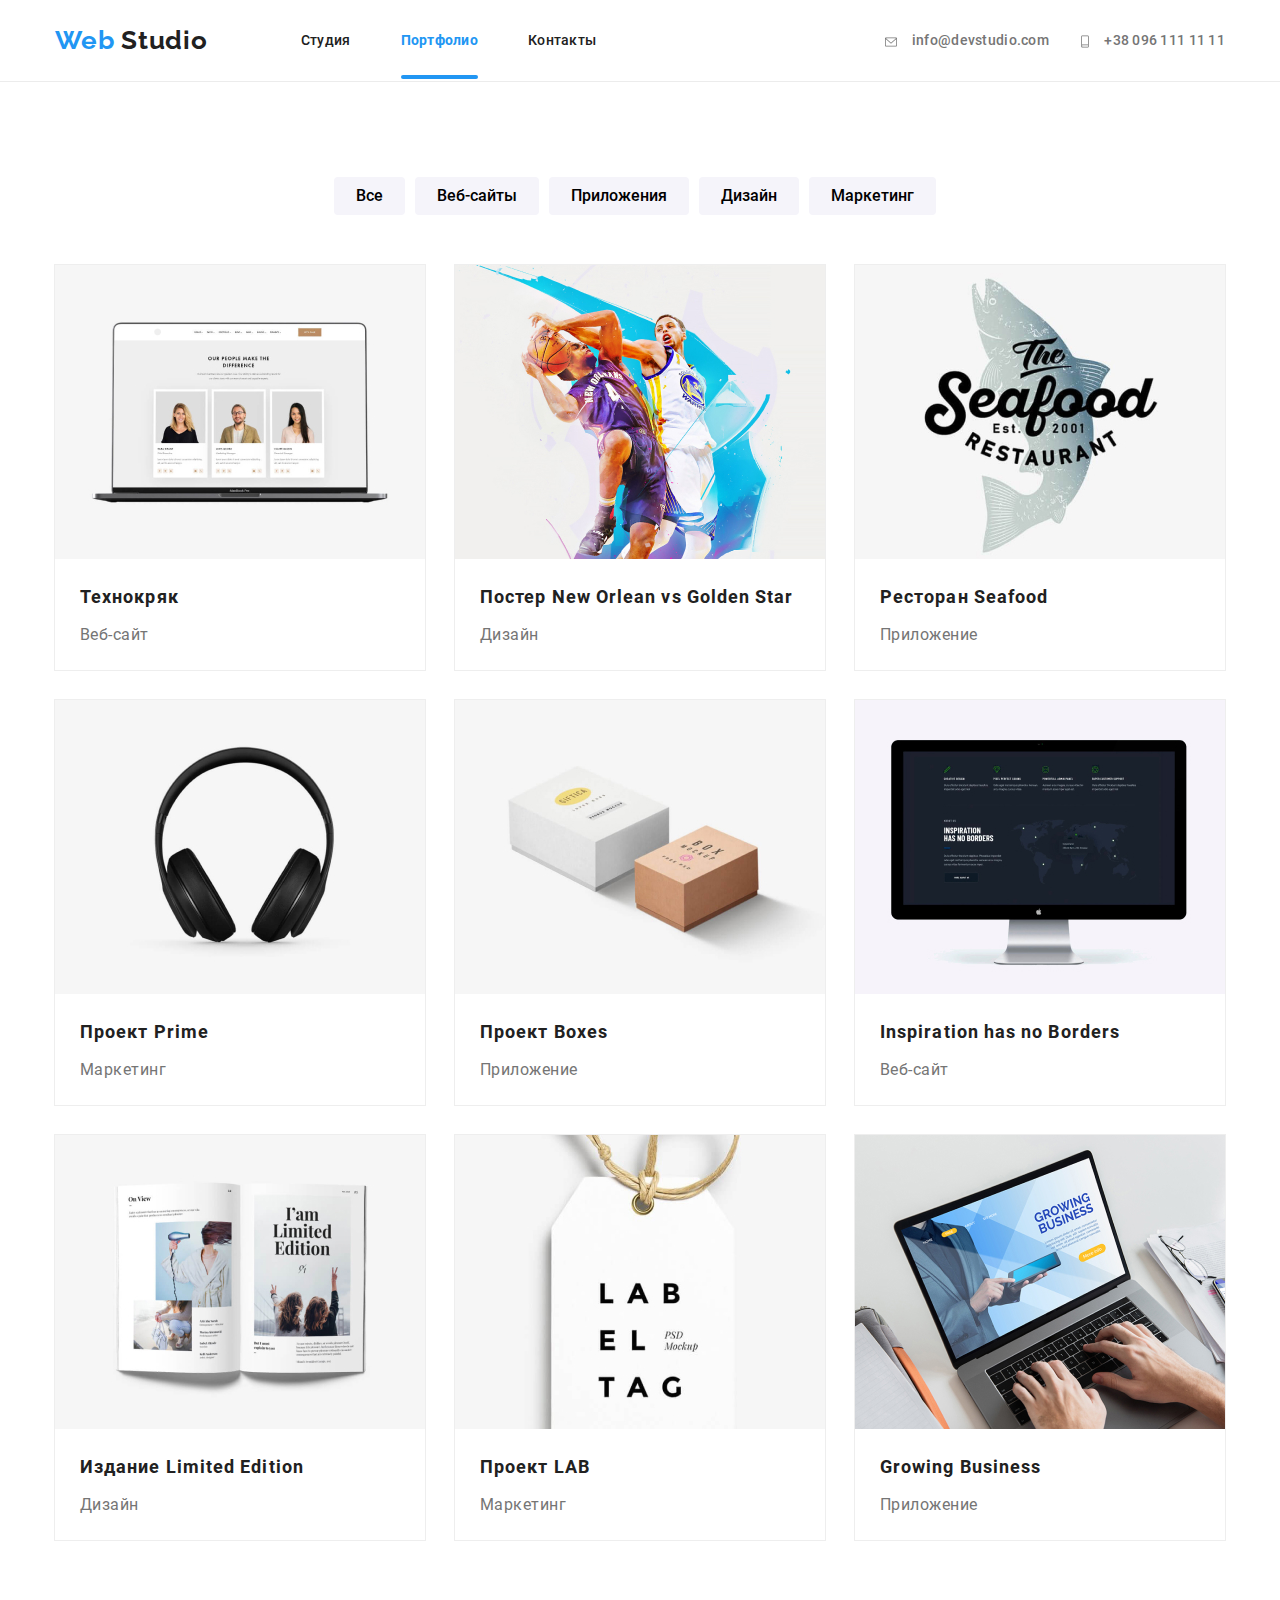
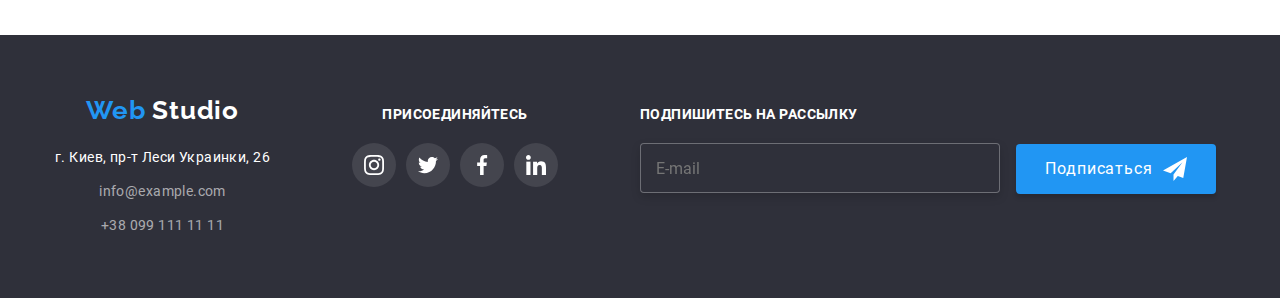
==== portfolio.html @ c044f0cd "добавляет адаптивную верстку" ====
<!DOCTYPE html>
<html lang="ru">
	<head>
		<meta charset="UTF-8" />
		<meta name="viewport" content="width=device-width, initial-scale=1.0" />
		<title>Document</title>
		<link rel="stylesheet" href="css/portfolio.min.css" />
	</head>
	<body>
		<header class="portfolio-header">
			<div class="container header">
				<nav class="navigation flexbox">
					<a href="./index.html" class="logo header-logo">
						<span class="web-logo">Web</span>
						Studio
					</a>
					<ul class="list nav-list flexbox">
						<li class="nav-item"><a href="./index.html" class="active nav-link">Студия</a></li>
						<li class="nav-item"><a href="./portfolio.html" class="active nav-link portfolio-actv">Портфолио</a></li>
						<li class="nav-item"><a href="#" class="active nav-link">Контакты</a></li>
					</ul>
				</nav>
				<ul class="list contacts-list">
					<li class="contacts-item">
						<a href="mailto:info@devstudio.com" class="active contacts-link">
							<svg class="adress-icon" width="16" height="12">
								<use href="images/sprite.svg#icon-envelope"></use>
							</svg>
							info@devstudio.com
						</a>
					</li>
					<li class="contacts-item">
						<a href="tel:+380961111111" class="active contacts-link">
							<svg class="adress-icon" width="12" height="17">
								<use href="images/sprite.svg#icon-smartphone"></use>
							</svg>
							+38 096 111 11 11
						</a>
					</li>
				</ul>
			</div>
		</header>
		<main>
			<section class="section">
				<div class="container">
					<ul class="list flexbox portfolio-nav">
						<li class="portfolio-nav-item"><button class="btn">Все</button></li>
						<li class="portfolio-nav-item"><button class="btn">Веб-сайты</button></li>
						<li class="portfolio-nav-item"><button class="btn">Приложения</button></li>
						<li class="portfolio-nav-item"><button class="btn">Дизайн</button></li>
						<li class="portfolio-nav-item"><button class="btn">Маркетинг</button></li>
					</ul>
					<h2 hidden>Примеры Работ</h2>

					<ul class="list flexbox examples">
						<li class="example-item">
							<a href="" class="example-link">
								<div class="overlay">
									<img src="images/portfolio/example_1.jpg" alt="Технокряк" width="370" class="block" />
									<p class="overlay-description">
										Технокряк это современная площадка распространения коронавируса. Компании используют эту платформу
										для цифрового шпионажа и атак на защищённые сервера конкурентов.
									</p>
								</div>
								<div class="examples-card-correct">
									<h3 class="example-title">Технокряк</h3>
									<p class="example-description">Веб-сайт</p>
								</div>
							</a>
						</li>
						<li class="example-item">
							<a href="" class="example-link">
								<div class="overlay">
									<img src="images/portfolio/example_2.jpg" alt="Технокряк" width="370" class="block" />
									<p class="overlay-description">
										Технокряк это современная площадка распространения коронавируса. Компании используют эту платформу
										для цифрового шпионажа и атак на защищённые сервера конкурентов.
									</p>
								</div>
								<div class="examples-card-correct">
									<h3 class="example-title">Постер New Orlean vs Golden Star</h3>
									<p class="example-description">Дизайн</p>
								</div>
							</a>
						</li>
						<li class="example-item">
							<a href="" class="example-link">
								<div class="overlay">
									<img src="images/portfolio/example_3.jpg" alt="Технокряк" width="370" class="block" />
									<p class="overlay-description">
										Технокряк это современная площадка распространения коронавируса. Компании используют эту платформу
										для цифрового шпионажа и атак на защищённые сервера конкурентов.
									</p>
								</div>
								<div class="examples-card-correct">
									<h3 class="example-title">Ресторан Seafood</h3>
									<p class="example-description">Приложение</p>
								</div>
							</a>
						</li>
						<li class="example-item">
							<a href="" class="example-link">
								<div class="overlay">
									<img src="images/portfolio/example_4.jpg" alt="Технокряк" width="370" class="block" />
									<p class="overlay-description">
										Технокряк это современная площадка распространения коронавируса. Компании используют эту платформу
										для цифрового шпионажа и атак на защищённые сервера конкурентов.
									</p>
								</div>
								<div class="examples-card-correct">
									<h3 class="example-title">Проект Prime</h3>
									<p class="example-description">Маркетинг</p>
								</div>
							</a>
						</li>
						<li class="example-item">
							<a href="" class="example-link">
								<div class="overlay">
									<img src="images/portfolio/example_5.jpg" alt="Технокряк" width="370" class="block" />
									<p class="overlay-description">
										Технокряк это современная площадка распространения коронавируса. Компании используют эту платформу
										для цифрового шпионажа и атак на защищённые сервера конкурентов.
									</p>
								</div>
								<div class="examples-card-correct">
									<h3 class="example-title">Проект Boxes</h3>
									<p class="example-description">Приложение</p>
								</div>
							</a>
						</li>
						<li class="example-item">
							<a href="" class="example-link">
								<div class="overlay">
									<img src="images/portfolio/example_6.jpg" alt="Технокряк" width="370" class="block" />
									<p class="overlay-description">
										Технокряк это современная площадка распространения коронавируса. Компании используют эту платформу
										для цифрового шпионажа и атак на защищённые сервера конкурентов.
									</p>
								</div>
								<div class="examples-card-correct">
									<h3 class="example-title">Inspiration has no Borders</h3>
									<p class="example-description">Веб-сайт</p>
								</div>
							</a>
						</li>
						<li class="example-item">
							<a href="" class="example-link">
								<div class="overlay">
									<img src="images/portfolio/example_7.jpg " alt="Технокряк" width="370" class="block" />
									<p class="overlay-description">
										Технокряк это современная площадка распространения коронавируса. Компании используют эту платформу
										для цифрового шпионажа и атак на защищённые сервера конкурентов.
									</p>
								</div>
								<div class="examples-card-correct">
									<h3 class="example-title">Издание Limited Edition</h3>
									<p class="example-description">Дизайн</p>
								</div>
							</a>
						</li>
						<li class="example-item">
							<a href="" class="example-link">
								<div class="overlay">
									<img src="images/portfolio/example_8.jpg" alt="Технокряк" width="370" class="block" />
									<p class="overlay-description">
										Технокряк это современная площадка распространения коронавируса. Компании используют эту платформу
										для цифрового шпионажа и атак на защищённые сервера конкурентов.
									</p>
								</div>
								<div class="examples-card-correct">
									<h3 class="example-title">Проект LAB</h3>
									<p class="example-description">Маркетинг</p>
								</div>
							</a>
						</li>
						<li class="example-item">
							<a href="" class="example-link">
								<div class="overlay">
									<img src="images/portfolio/example_9.jpg" alt="Технокряк" width="370" class="block" />
									<p class="overlay-description">
										Технокряк это современная площадка распространения коронавируса. Компании используют эту платформу
										для цифрового шпионажа и атак на защищённые сервера конкурентов.
									</p>
								</div>
								<div class="examples-card-correct">
									<h3 class="example-title">Growing Business</h3>
									<p class="example-description">Приложение</p>
								</div>
							</a>
						</li>
					</ul>
				</div>
			</section>
		</main>

		<footer class="footer-bg">
			<div class="container flexbox">
				<div class="footer-left-side">
					<a href="#" class="logo footer-logo">
						<span class="web-logo">Web</span>
						<span class="white-logo">Studio</span>
					</a>
					<address class="non-italic">
						<ul class="list footer-adress">
							<li class="footer-adress-item"><a href="" class="adrs">г. Киев, пр-т Леси Украинки, 26</a></li>
							<li class="footer-adress-item">
								<a href="mailto:info@example.com" class="contacts-footer">info@example.com</a>
							</li>
							<li class="footer-adress-item">
								<a href="tel:+380991111111" class="contacts-footer">+38 099 111 11 11</a>
							</li>
						</ul>
					</address>
				</div>
				<div class="social-link">
					<b class="join-in">присоединяйтесь</b>
					<ul class="list social-list flexbox">
						<li class="footer-social-item">
							<a href="#" aria-label="Instagram" class="social-icon-link-footer">
								<svg class="social-icon-footer" width="20" height="20">
									<use href="images/sprite.svg#icon-instagram"></use>
								</svg>
							</a>
						</li>
						<li class="footer-social-item">
							<a href="#" aria-label="Twitter" class="social-icon-link-footer">
								<svg class="social-icon-footer" width="20" height="20">
									<use href="images/sprite.svg#icon-twitter"></use>
								</svg>
							</a>
						</li>
						<li class="footer-social-item">
							<a href="#" aria-label="Facebook" class="social-icon-link-footer">
								<svg class="social-icon-footer" width="20" height="20">
									<use href="images/sprite.svg#icon-facebook"></use>
								</svg>
							</a>
						</li>
						<li class="footer-social-item">
							<a href="#" aria-label="Linkedin" class="social-icon-link-footer">
								<svg class="social-icon-footer" width="20" height="20">
									<use href="images/sprite.svg#icon-linkedin"></use>
								</svg>
							</a>
						</li>
					</ul>
				</div>
				<div class="subscribe-email">
					<b class="subscribe">Подпишитесь на рассылку</b>
					<form>
						<input type="email" placeholder="E-mail" class="form-mail" />
						<button class="subscribe-button">
							Подписаться
							<svg class="send-icon" width="24" height="24">
								<use href="images/sprite-form.svg#icon-send-form"></use>
							</svg>
						</button>
					</form>
				</div>
			</div>
		</footer>
	</body>
</html>
---- css/portfolio.min.css ----
/*! normalize.css v8.0.1 | MIT License | github.com/necolas/normalize.css */html{line-height:1.15;-webkit-text-size-adjust:100%}body{margin:0}main{display:block}h1{font-size:2em;margin:0.67em 0}hr{-webkit-box-sizing:content-box;box-sizing:content-box;height:0;overflow:visible}pre{font-family:monospace, monospace;font-size:1em}a{background-color:transparent}abbr[title]{border-bottom:none;text-decoration:underline;-webkit-text-decoration:underline dotted;text-decoration:underline dotted}b,strong{font-weight:bolder}code,kbd,samp{font-family:monospace, monospace;font-size:1em}small{font-size:80%}sub,sup{font-size:75%;line-height:0;position:relative;vertical-align:baseline}sub{bottom:-0.25em}sup{top:-0.5em}img{border-style:none}button,input,optgroup,select,textarea{font-family:inherit;font-size:100%;line-height:1.15;margin:0}button,input{overflow:visible}button,select{text-transform:none}button,[type="button"],[type="reset"],[type="submit"]{-webkit-appearance:button}button::-moz-focus-inner,[type="button"]::-moz-focus-inner,[type="reset"]::-moz-focus-inner,[type="submit"]::-moz-focus-inner{border-style:none;padding:0}button:-moz-focusring,[type="button"]:-moz-focusring,[type="reset"]:-moz-focusring,[type="submit"]:-moz-focusring{outline:1px dotted ButtonText}fieldset{padding:0.35em 0.75em 0.625em}legend{-webkit-box-sizing:border-box;box-sizing:border-box;color:inherit;display:table;max-width:100%;padding:0;white-space:normal}progress{vertical-align:baseline}textarea{overflow:auto}[type="checkbox"],[type="radio"]{-webkit-box-sizing:border-box;box-sizing:border-box;padding:0}[type="number"]::-webkit-inner-spin-button,[type="number"]::-webkit-outer-spin-button{height:auto}[type="search"]{-webkit-appearance:textfield;outline-offset:-2px}[type="search"]::-webkit-search-decoration{-webkit-appearance:none}::-webkit-file-upload-button{-webkit-appearance:button;font:inherit}details{display:block}summary{display:list-item}template{display:none}[hidden]{display:none}*{-webkit-box-sizing:border-box;box-sizing:border-box}body{font-family:"Roboto",sans-serif}a{text-decoration:none}.container{width:100%;padding-left:15px;padding-right:15px;margin-left:auto;margin-right:auto}@media (min-width: 480px){.container{width:480px}}@media (min-width: 768px){.container{width:768px}}@media (min-width: 1200px){.container{width:1200px}}.section{padding-top:60px;padding-bottom:60px}@media (min-width: 1200px){.section{padding-top:95px;padding-bottom:95px}}@media (min-width: 768px){.flexbox{display:-webkit-box;display:-ms-flexbox;display:flex}}@media (min-width: 1200px){.flexbox{display:-webkit-box;display:-ms-flexbox;display:flex}}.list{list-style:none;margin:0;padding:0}.block{display:block}.title-section{font-weight:bold;font-size:28px;line-height:1.178;text-align:center;letter-spacing:0.03em;color:#212121;margin:0;margin-bottom:30px}@media (min-width: 1200px){.title-section{margin-bottom:50px;font-size:36px;line-height:1.1666}}@font-face{font-family:"Roboto";font-style:normal;font-weight:400;src:url("../fonts/roboto-v20-latin_cyrillic-regular.eot");src:local("Roboto"),local("Roboto-Regular"),url("../fonts/roboto-v20-latin_cyrillic-regular.eot?#iefix") format("embedded-opentype"),url("../fonts/roboto-v20-latin_cyrillic-regular.woff2") format("woff2"),url("../fonts/roboto-v20-latin_cyrillic-regular.woff") format("woff"),url("../fonts/roboto-v20-latin_cyrillic-regular.ttf") format("truetype"),url("../fonts/roboto-v20-latin_cyrillic-regular.svg#Roboto") format("svg")}@font-face{font-family:"Roboto";font-style:normal;font-weight:500;src:url("../fonts/roboto-v20-latin_cyrillic-500.eot");src:local("Roboto Medium"),local("Roboto-Medium"),url("../fonts/roboto-v20-latin_cyrillic-500.eot?#iefix") format("embedded-opentype"),url("../fonts/roboto-v20-latin_cyrillic-500.woff2") format("woff2"),url("../fonts/roboto-v20-latin_cyrillic-500.woff") format("woff"),url("../fonts/roboto-v20-latin_cyrillic-500.ttf") format("truetype"),url("../fonts/roboto-v20-latin_cyrillic-500.svg#Roboto") format("svg")}@font-face{font-family:"Roboto";font-style:normal;font-weight:700;src:url("../fonts/roboto-v20-latin_cyrillic-700.eot");src:local("Roboto Bold"),local("Roboto-Bold"),url("../fonts/roboto-v20-latin_cyrillic-700.eot?#iefix") format("embedded-opentype"),url("../fonts/roboto-v20-latin_cyrillic-700.woff2") format("woff2"),url("../fonts/roboto-v20-latin_cyrillic-700.woff") format("woff"),url("../fonts/roboto-v20-latin_cyrillic-700.ttf") format("truetype"),url("../fonts/roboto-v20-latin_cyrillic-700.svg#Roboto") format("svg")}@font-face{font-family:"Raleway";font-style:normal;font-weight:400;src:url("../fonts/raleway-v17-latin_cyrillic-regular.eot");src:local(""),url("../fonts/raleway-v17-latin_cyrillic-regular.eot?#iefix") format("embedded-opentype"),url("../fonts/raleway-v17-latin_cyrillic-regular.woff2") format("woff2"),url("../fonts/raleway-v17-latin_cyrillic-regular.woff") format("woff"),url("../fonts/raleway-v17-latin_cyrillic-regular.ttf") format("truetype"),url("../fonts/raleway-v17-latin_cyrillic-regular.svg#Raleway") format("svg")}@font-face{font-family:"Raleway";font-style:normal;font-weight:500;src:url("../fonts/raleway-v17-latin_cyrillic-500.eot");src:local(""),url("../fonts/raleway-v17-latin_cyrillic-500.eot?#iefix") format("embedded-opentype"),url("../fonts/raleway-v17-latin_cyrillic-500.woff2") format("woff2"),url("../fonts/raleway-v17-latin_cyrillic-500.woff") format("woff"),url("../fonts/raleway-v17-latin_cyrillic-500.ttf") format("truetype"),url("../fonts/raleway-v17-latin_cyrillic-500.svg#Raleway") format("svg")}@font-face{font-family:"Raleway";font-style:normal;font-weight:700;src:url("../fonts/raleway-v17-latin_cyrillic-700.eot");src:local(""),url("../fonts/raleway-v17-latin_cyrillic-700.eot?#iefix") format("embedded-opentype"),url("../fonts/raleway-v17-latin_cyrillic-700.woff2") format("woff2"),url("../fonts/raleway-v17-latin_cyrillic-700.woff") format("woff"),url("../fonts/raleway-v17-latin_cyrillic-700.ttf") format("truetype"),url("../fonts/raleway-v17-latin_cyrillic-700.svg#Raleway") format("svg")}.logo{font-family:"Raleway",sans-serif;font-weight:bold;font-size:24px;line-height:1.166;letter-spacing:0.03em;color:#212121}@media (min-width: 1200px){.logo{font-size:26px;line-height:1.192}}.header-logo{margin:25px 93px 25px 0}@media (min-width: 1200px){.header-logo{margin:25px 93px 25px 0}}.web-logo{color:#2196f3}.nav-link{font-weight:500;font-size:14px;line-height:1.142;letter-spacing:0.02em;color:#212121;-webkit-transition-duration:250ms;transition-duration:250ms;-webkit-transition-timing-function:cubic-bezier(0.4, 0, 0.2, 1);transition-timing-function:cubic-bezier(0.4, 0, 0.2, 1)}.active:hover,.active:focus{color:#2196f3}.header{display:-webkit-box;display:-ms-flexbox;display:flex}.navigation{-webkit-box-align:center;-ms-flex-align:center;align-items:center}.nav-item:not(:last-child){margin-right:50px}.contacts-list{display:-webkit-inline-box;display:-ms-inline-flexbox;display:inline-flex;-webkit-box-align:center;-ms-flex-align:center;align-items:center;-webkit-box-pack:center;-ms-flex-pack:center;justify-content:center;margin-left:auto}.contacts-item:not(:last-child){margin-right:30px}.contacts-link{font-weight:500;font-size:14px;line-height:1.142;letter-spacing:0.02em;color:#757575;-webkit-transition-duration:250ms;transition-duration:250ms;-webkit-transition-timing-function:cubic-bezier(0.4, 0, 0.2, 1);transition-timing-function:cubic-bezier(0.4, 0, 0.2, 1)}.contacts-link:hover .adress-icon,.contacts-link:focus .adress-icon{fill:#2196f3}.adress-icon{vertical-align:middle;margin-right:10px;fill:#757575;-webkit-transition-duration:250ms;transition-duration:250ms;-webkit-transition-timing-function:cubic-bezier(0.4, 0, 0.2, 1);transition-timing-function:cubic-bezier(0.4, 0, 0.2, 1)}.studio-actv{color:#2196f3;font-weight:bold;position:relative}.studio-actv:before{content:" ";position:absolute;width:100%;height:4px;background-color:#2196f3;border-radius:2px;bottom:-31px}.portfolio-actv{color:#2196f3;font-weight:bold;position:relative}.portfolio-actv:before{content:" ";position:absolute;width:100%;height:4px;background-color:#2196f3;border-radius:2px;bottom:-31px}.portfolio-header{border-bottom:1px solid #ececec}.portfolio-nav{margin-bottom:50px;-webkit-box-pack:center;-ms-flex-pack:center;justify-content:center}.portfolio-nav:not(:last-child){margin-right:10px}.btn{font-family:"Roboto";border:none;background-color:transparent;background:#f5f4fa;border-radius:4px;font-weight:500;font-size:16px;line-height:1.625;padding:6px 22px;-webkit-transition-duration:250ms;transition-duration:250ms;-webkit-transition-timing-function:cubic-bezier(0.4, 0, 0.2, 1);transition-timing-function:cubic-bezier(0.4, 0, 0.2, 1);cursor:pointer}.btn:hover,.btn:focus{background-color:#2196f3;color:#fff;-webkit-box-shadow:0px 1px 3px rgba(0,0,0,0.12),0px 1px 1px rgba(0,0,0,0.14),0px 2px 1px rgba(0,0,0,0.2);box-shadow:0px 1px 3px rgba(0,0,0,0.12),0px 1px 1px rgba(0,0,0,0.14),0px 2px 1px rgba(0,0,0,0.2)}.portfolio-nav-item:not(:last-child){margin-right:10px}.examples{-ms-flex-wrap:wrap;flex-wrap:wrap}.example-item{width:calc((100% - 60px) / 3);margin-right:30px;outline:1px solid #eeeeee;display:block;-webkit-transition-duration:250ms;transition-duration:250ms;-webkit-transition-timing-function:cubic-bezier(0.4, 0, 0.2, 1);transition-timing-function:cubic-bezier(0.4, 0, 0.2, 1)}.example-item:hover{-webkit-box-shadow:0px 1px 1px rgba(0,0,0,0.12),0px 4px 4px rgba(0,0,0,0.06),1px 4px 6px rgba(0,0,0,0.16);box-shadow:0px 1px 1px rgba(0,0,0,0.12),0px 4px 4px rgba(0,0,0,0.06),1px 4px 6px rgba(0,0,0,0.16)}.example-item:nth-child(-n+6){margin-bottom:30px}.example-item:nth-child(3n){margin-right:0}.overlay{position:relative;overflow:hidden}.overlay-description{position:absolute;top:0;left:0;font-size:18px;line-height:1.5555;letter-spacing:0.03em;color:#fff;background-color:rgba(33,150,243,0.9);width:100%;height:100%;padding:63px 25px;pointer-events:none;-webkit-transform:translateY(100%);transform:translateY(100%);-webkit-transition-duration:250ms;transition-duration:250ms;-webkit-transition-timing-function:cubic-bezier(0.4, 0, 0.2, 1);transition-timing-function:cubic-bezier(0.4, 0, 0.2, 1)}.example-link:hover .overlay-description,.example-link:focus .overlay-description{-webkit-transform:translateY(-6%);transform:translateY(-6%)}.example-title{font-weight:bold;font-size:18px;line-height:2;letter-spacing:0.06em;color:#212121;margin:0 0 5px 0}.example-description{font-size:16px;line-height:1.875;letter-spacing:0.03em;color:#757575;margin:0}.examples-card-correct{padding:20px 0 20px 25px}.footer-bg{background:#2f303a;padding:60px 0}@media (min-width: 768px){.footer-bg .flexbox{display:-webkit-box;display:-ms-flexbox;display:flex;-ms-flex-wrap:wrap;flex-wrap:wrap;-ms-flex-pack:distribute;justify-content:space-around;-webkit-box-align:baseline;-ms-flex-align:baseline;align-items:baseline}}@media (min-width: 1200px){.footer-bg .flexbox{-webkit-box-pack:justify;-ms-flex-pack:justify;justify-content:space-between}}.footer-left-side{text-align:center}@media screen and (max-width: 767px){.footer-left-side{width:100%}}.white-logo{color:#fff}.non-italic{font-style:normal}.footer-adress{margin-top:20px}.footer-adress-item:not(:last-child){margin-bottom:10px}.adrs{color:#fff;font-size:14px;line-height:1.714;letter-spacing:0.03em}.contacts-footer{font-size:14px;line-height:1.714;letter-spacing:0.03em;color:rgba(255,255,255,0.6)}.social-link{text-align:center}@media screen and (max-width: 767px){.social-link{margin-top:60px}}.social-list{width:100%;margin-top:20px;display:-webkit-box;display:-ms-flexbox;display:flex;-webkit-box-pack:center;-ms-flex-pack:center;justify-content:center;text-align:center}.social-list-item:not(:last-child){margin-right:10px}.join-in{font-weight:bold;font-size:14px;line-height:1.142;letter-spacing:0.03em;text-transform:uppercase;color:#fff}.ftr-social{color:#fff}.footer-social-item:not(:last-child){margin-right:10px}.subscribe-email{text-align:center}@media (min-width: 768px){.subscribe-email{width:450px}}@media screen and (max-width: 1199px){.subscribe-email{margin-top:60px}}@media (min-width: 1200px){.subscribe-email{width:50%;text-align:left}}.subscribe{color:#fff;font-size:14px;line-height:1.142;letter-spacing:0.03em;text-transform:uppercase;margin-bottom:20px}.social-icon-link-footer{display:-webkit-inline-box;display:-ms-inline-flexbox;display:inline-flex;width:44px;height:44px;-webkit-box-pack:center;-ms-flex-pack:center;justify-content:center;-webkit-box-align:center;-ms-flex-align:center;align-items:center;background-color:rgba(255,255,255,0.1);border-radius:50%;-webkit-transition-duration:250ms;transition-duration:250ms;-webkit-transition-timing-function:cubic-bezier(0.4, 0, 0.2, 1);transition-timing-function:cubic-bezier(0.4, 0, 0.2, 1)}.social-icon-link-footer:hover,.social-icon-link-footer:focus{background-color:#2196f3;border-radius:50%}.social-icon-footer{fill:#fff;-webkit-box-pack:center;-ms-flex-pack:center;justify-content:center}.social-icon-link-footer:not(:last-child){margin-right:10px}.form-mail{width:100%;height:50px;background-color:#2f303a;border:1px solid rgba(255,255,255,0.3);-webkit-filter:drop-shadow(0px 4px 4px rgba(0,0,0,0.15));filter:drop-shadow(0px 4px 4px rgba(0,0,0,0.15));margin:20px 12px 0 0;border-radius:4px;padding:15px 0 15px 15px;color:#fff}@media (min-width: 768px){.form-mail{width:100%}}@media (min-width: 1200px){.form-mail{width:360px}}.subscribe-button{border:none;background-color:transparent;background:#2196f3;border-radius:4px;-webkit-box-shadow:0px 4px 4px rgba(0,0,0,0.15);box-shadow:0px 4px 4px rgba(0,0,0,0.15);width:200px;height:50px;font-size:16px;line-height:1.875;display:-webkit-inline-box;display:-ms-inline-flexbox;display:inline-flex;-webkit-box-align:center;-ms-flex-align:center;align-items:center;-webkit-box-pack:center;-ms-flex-pack:center;justify-content:center;letter-spacing:0.06em;color:#fff;cursor:pointer;margin-top:20px}.subscribe-button .send-icon{margin-left:10px}.send-icon{fill:#fff}
/*# sourceMappingURL=portfolio.min.css.map */
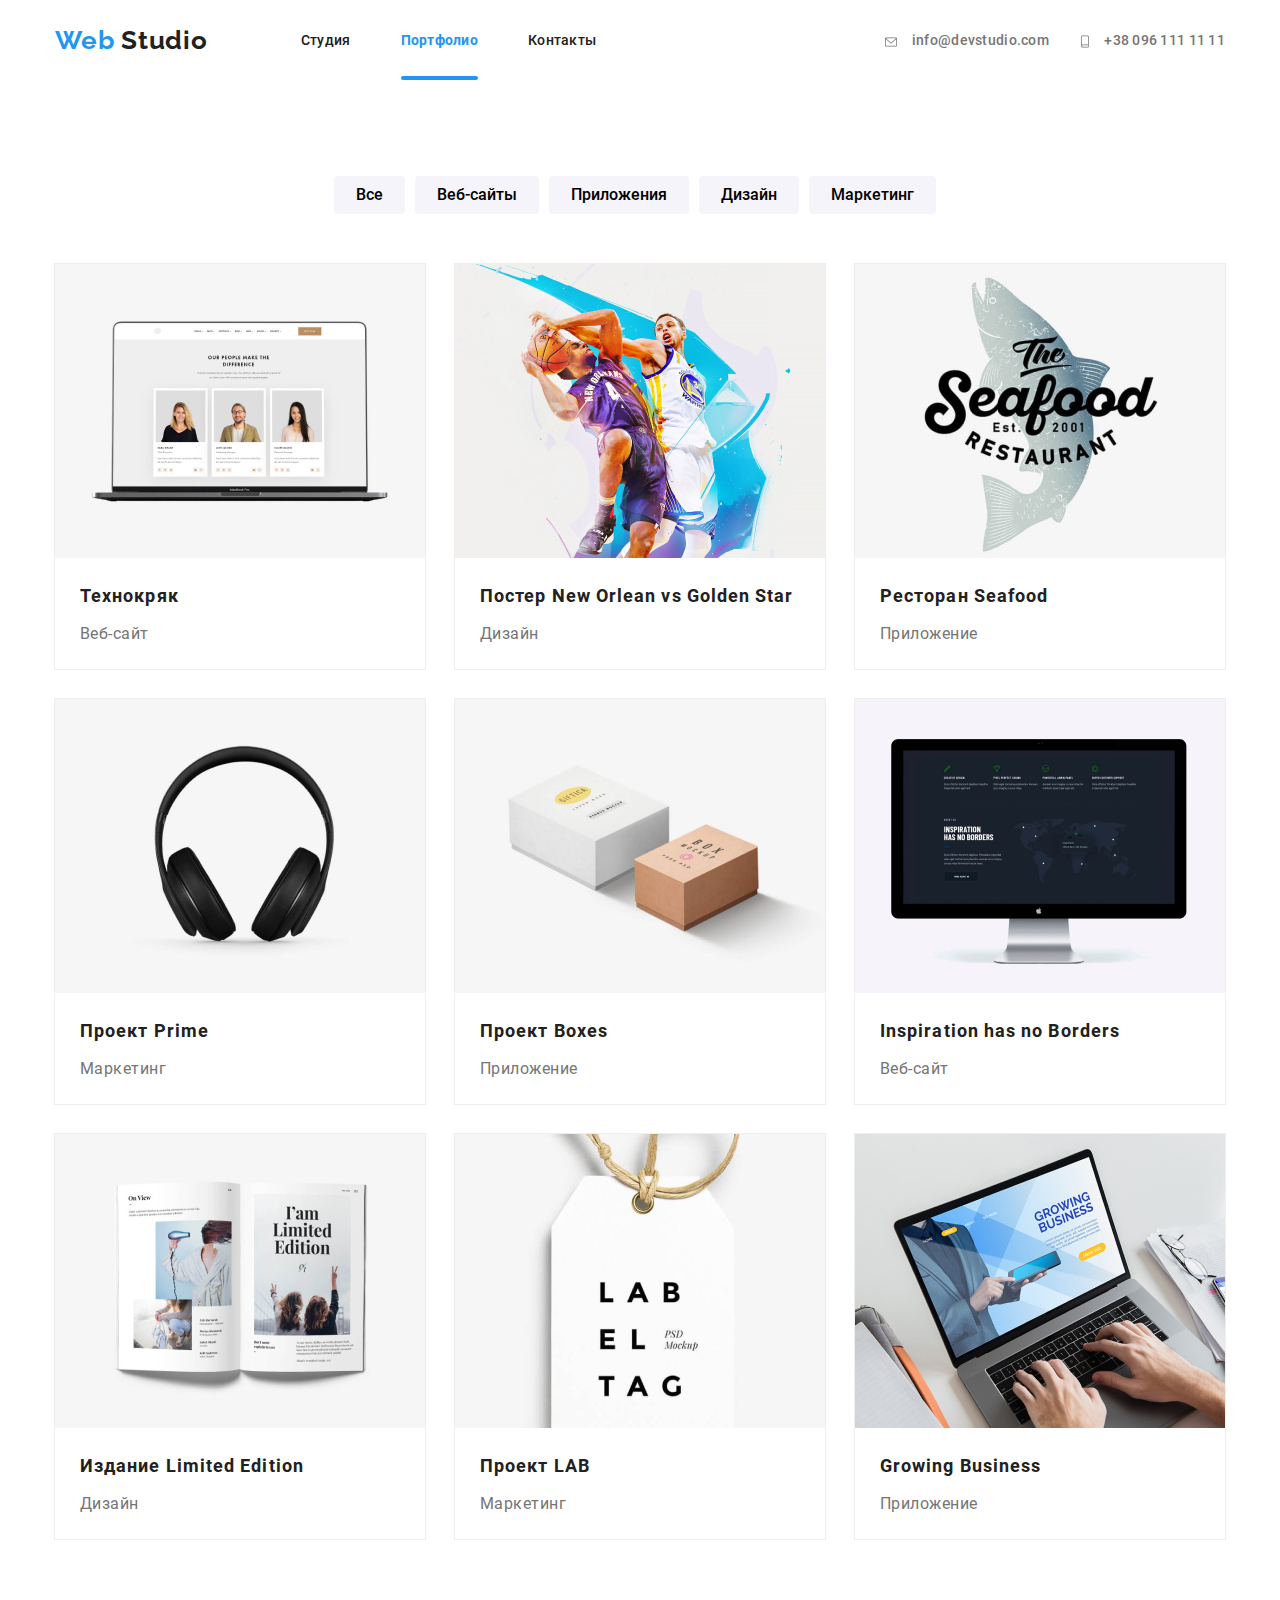
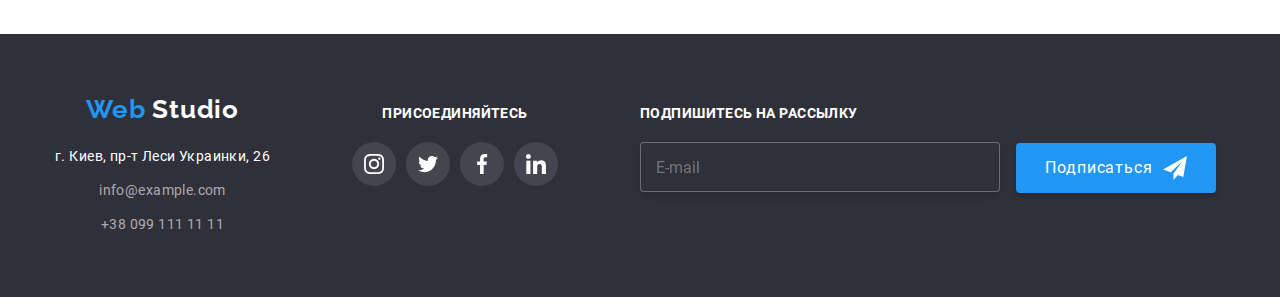
==== commit e97008c6: "добавляет адаптивность хедеру" ====
--- a/portfolio.html
+++ b/portfolio.html
@@ -7,37 +7,46 @@
 		<link rel="stylesheet" href="css/portfolio.min.css" />
 	</head>
 	<body>
-		<header class="portfolio-header">
+		<header>
 			<div class="container header">
 				<nav class="navigation flexbox">
 					<a href="./index.html" class="logo header-logo">
 						<span class="web-logo">Web</span>
 						Studio
 					</a>
-					<ul class="list nav-list flexbox">
-						<li class="nav-item"><a href="./index.html" class="active nav-link">Студия</a></li>
-						<li class="nav-item"><a href="./portfolio.html" class="active nav-link portfolio-actv">Портфолио</a></li>
-						<li class="nav-item"><a href="#" class="active nav-link">Контакты</a></li>
-					</ul>
+					<button class="mobile-button" data-menu-button>
+						<svg class="burger-icon" height="16" width="24">
+							<use class="open-menu" href="./images/menu-burger.svg#icon-mobile-menu"></use>
+							<use class="close-menu" href="./images/menu-burger.svg#icon-mobile_close"></use>
+						</svg>
+					</button>
+					<div class="mobile-menu" data-menu>
+						<ul class="list nav-list flexbox">
+							<li class="nav-item"><a href="./index.html" class="active nav-link">Студия</a></li>
+							<li class="nav-item"><a href="./portfolio.html" class="active nav-link portfolio-actv">Портфолио</a></li>
+							<li class="nav-item"><a href="#" class="active nav-link">Контакты</a></li>
+						</ul>
+
+						<ul class="list contacts-list">
+							<li class="contacts-item">
+								<a href="mailto:info@devstudio.com" class="active contacts-link">
+									<svg class="adress-icon" width="16" height="12">
+										<use href="images/sprite.svg#icon-envelope"></use>
+									</svg>
+									info@devstudio.com
+								</a>
+							</li>
+							<li class="contacts-item">
+								<a href="tel:+380961111111" class="active contacts-link">
+									<svg class="adress-icon" width="12" height="17">
+										<use href="images/sprite.svg#icon-smartphone"></use>
+									</svg>
+									+38 096 111 11 11
+								</a>
+							</li>
+						</ul>
+					</div>
 				</nav>
-				<ul class="list contacts-list">
-					<li class="contacts-item">
-						<a href="mailto:info@devstudio.com" class="active contacts-link">
-							<svg class="adress-icon" width="16" height="12">
-								<use href="images/sprite.svg#icon-envelope"></use>
-							</svg>
-							info@devstudio.com
-						</a>
-					</li>
-					<li class="contacts-item">
-						<a href="tel:+380961111111" class="active contacts-link">
-							<svg class="adress-icon" width="12" height="17">
-								<use href="images/sprite.svg#icon-smartphone"></use>
-							</svg>
-							+38 096 111 11 11
-						</a>
-					</li>
-				</ul>
 			</div>
 		</header>
 		<main>
--- a/css/portfolio.min.css
+++ b/css/portfolio.min.css
@@ -1,2 +1,2 @@
-/*! normalize.css v8.0.1 | MIT License | github.com/necolas/normalize.css */html{line-height:1.15;-webkit-text-size-adjust:100%}body{margin:0}main{display:block}h1{font-size:2em;margin:0.67em 0}hr{-webkit-box-sizing:content-box;box-sizing:content-box;height:0;overflow:visible}pre{font-family:monospace, monospace;font-size:1em}a{background-color:transparent}abbr[title]{border-bottom:none;text-decoration:underline;-webkit-text-decoration:underline dotted;text-decoration:underline dotted}b,strong{font-weight:bolder}code,kbd,samp{font-family:monospace, monospace;font-size:1em}small{font-size:80%}sub,sup{font-size:75%;line-height:0;position:relative;vertical-align:baseline}sub{bottom:-0.25em}sup{top:-0.5em}img{border-style:none}button,input,optgroup,select,textarea{font-family:inherit;font-size:100%;line-height:1.15;margin:0}button,input{overflow:visible}button,select{text-transform:none}button,[type="button"],[type="reset"],[type="submit"]{-webkit-appearance:button}button::-moz-focus-inner,[type="button"]::-moz-focus-inner,[type="reset"]::-moz-focus-inner,[type="submit"]::-moz-focus-inner{border-style:none;padding:0}button:-moz-focusring,[type="button"]:-moz-focusring,[type="reset"]:-moz-focusring,[type="submit"]:-moz-focusring{outline:1px dotted ButtonText}fieldset{padding:0.35em 0.75em 0.625em}legend{-webkit-box-sizing:border-box;box-sizing:border-box;color:inherit;display:table;max-width:100%;padding:0;white-space:normal}progress{vertical-align:baseline}textarea{overflow:auto}[type="checkbox"],[type="radio"]{-webkit-box-sizing:border-box;box-sizing:border-box;padding:0}[type="number"]::-webkit-inner-spin-button,[type="number"]::-webkit-outer-spin-button{height:auto}[type="search"]{-webkit-appearance:textfield;outline-offset:-2px}[type="search"]::-webkit-search-decoration{-webkit-appearance:none}::-webkit-file-upload-button{-webkit-appearance:button;font:inherit}details{display:block}summary{display:list-item}template{display:none}[hidden]{display:none}*{-webkit-box-sizing:border-box;box-sizing:border-box}body{font-family:"Roboto",sans-serif}a{text-decoration:none}.container{width:100%;padding-left:15px;padding-right:15px;margin-left:auto;margin-right:auto}@media (min-width: 480px){.container{width:480px}}@media (min-width: 768px){.container{width:768px}}@media (min-width: 1200px){.container{width:1200px}}.section{padding-top:60px;padding-bottom:60px}@media (min-width: 1200px){.section{padding-top:95px;padding-bottom:95px}}@media (min-width: 768px){.flexbox{display:-webkit-box;display:-ms-flexbox;display:flex}}@media (min-width: 1200px){.flexbox{display:-webkit-box;display:-ms-flexbox;display:flex}}.list{list-style:none;margin:0;padding:0}.block{display:block}.title-section{font-weight:bold;font-size:28px;line-height:1.178;text-align:center;letter-spacing:0.03em;color:#212121;margin:0;margin-bottom:30px}@media (min-width: 1200px){.title-section{margin-bottom:50px;font-size:36px;line-height:1.1666}}@font-face{font-family:"Roboto";font-style:normal;font-weight:400;src:url("../fonts/roboto-v20-latin_cyrillic-regular.eot");src:local("Roboto"),local("Roboto-Regular"),url("../fonts/roboto-v20-latin_cyrillic-regular.eot?#iefix") format("embedded-opentype"),url("../fonts/roboto-v20-latin_cyrillic-regular.woff2") format("woff2"),url("../fonts/roboto-v20-latin_cyrillic-regular.woff") format("woff"),url("../fonts/roboto-v20-latin_cyrillic-regular.ttf") format("truetype"),url("../fonts/roboto-v20-latin_cyrillic-regular.svg#Roboto") format("svg")}@font-face{font-family:"Roboto";font-style:normal;font-weight:500;src:url("../fonts/roboto-v20-latin_cyrillic-500.eot");src:local("Roboto Medium"),local("Roboto-Medium"),url("../fonts/roboto-v20-latin_cyrillic-500.eot?#iefix") format("embedded-opentype"),url("../fonts/roboto-v20-latin_cyrillic-500.woff2") format("woff2"),url("../fonts/roboto-v20-latin_cyrillic-500.woff") format("woff"),url("../fonts/roboto-v20-latin_cyrillic-500.ttf") format("truetype"),url("../fonts/roboto-v20-latin_cyrillic-500.svg#Roboto") format("svg")}@font-face{font-family:"Roboto";font-style:normal;font-weight:700;src:url("../fonts/roboto-v20-latin_cyrillic-700.eot");src:local("Roboto Bold"),local("Roboto-Bold"),url("../fonts/roboto-v20-latin_cyrillic-700.eot?#iefix") format("embedded-opentype"),url("../fonts/roboto-v20-latin_cyrillic-700.woff2") format("woff2"),url("../fonts/roboto-v20-latin_cyrillic-700.woff") format("woff"),url("../fonts/roboto-v20-latin_cyrillic-700.ttf") format("truetype"),url("../fonts/roboto-v20-latin_cyrillic-700.svg#Roboto") format("svg")}@font-face{font-family:"Raleway";font-style:normal;font-weight:400;src:url("../fonts/raleway-v17-latin_cyrillic-regular.eot");src:local(""),url("../fonts/raleway-v17-latin_cyrillic-regular.eot?#iefix") format("embedded-opentype"),url("../fonts/raleway-v17-latin_cyrillic-regular.woff2") format("woff2"),url("../fonts/raleway-v17-latin_cyrillic-regular.woff") format("woff"),url("../fonts/raleway-v17-latin_cyrillic-regular.ttf") format("truetype"),url("../fonts/raleway-v17-latin_cyrillic-regular.svg#Raleway") format("svg")}@font-face{font-family:"Raleway";font-style:normal;font-weight:500;src:url("../fonts/raleway-v17-latin_cyrillic-500.eot");src:local(""),url("../fonts/raleway-v17-latin_cyrillic-500.eot?#iefix") format("embedded-opentype"),url("../fonts/raleway-v17-latin_cyrillic-500.woff2") format("woff2"),url("../fonts/raleway-v17-latin_cyrillic-500.woff") format("woff"),url("../fonts/raleway-v17-latin_cyrillic-500.ttf") format("truetype"),url("../fonts/raleway-v17-latin_cyrillic-500.svg#Raleway") format("svg")}@font-face{font-family:"Raleway";font-style:normal;font-weight:700;src:url("../fonts/raleway-v17-latin_cyrillic-700.eot");src:local(""),url("../fonts/raleway-v17-latin_cyrillic-700.eot?#iefix") format("embedded-opentype"),url("../fonts/raleway-v17-latin_cyrillic-700.woff2") format("woff2"),url("../fonts/raleway-v17-latin_cyrillic-700.woff") format("woff"),url("../fonts/raleway-v17-latin_cyrillic-700.ttf") format("truetype"),url("../fonts/raleway-v17-latin_cyrillic-700.svg#Raleway") format("svg")}.logo{font-family:"Raleway",sans-serif;font-weight:bold;font-size:24px;line-height:1.166;letter-spacing:0.03em;color:#212121}@media (min-width: 1200px){.logo{font-size:26px;line-height:1.192}}.header-logo{margin:25px 93px 25px 0}@media (min-width: 1200px){.header-logo{margin:25px 93px 25px 0}}.web-logo{color:#2196f3}.nav-link{font-weight:500;font-size:14px;line-height:1.142;letter-spacing:0.02em;color:#212121;-webkit-transition-duration:250ms;transition-duration:250ms;-webkit-transition-timing-function:cubic-bezier(0.4, 0, 0.2, 1);transition-timing-function:cubic-bezier(0.4, 0, 0.2, 1)}.active:hover,.active:focus{color:#2196f3}.header{display:-webkit-box;display:-ms-flexbox;display:flex}.navigation{-webkit-box-align:center;-ms-flex-align:center;align-items:center}.nav-item:not(:last-child){margin-right:50px}.contacts-list{display:-webkit-inline-box;display:-ms-inline-flexbox;display:inline-flex;-webkit-box-align:center;-ms-flex-align:center;align-items:center;-webkit-box-pack:center;-ms-flex-pack:center;justify-content:center;margin-left:auto}.contacts-item:not(:last-child){margin-right:30px}.contacts-link{font-weight:500;font-size:14px;line-height:1.142;letter-spacing:0.02em;color:#757575;-webkit-transition-duration:250ms;transition-duration:250ms;-webkit-transition-timing-function:cubic-bezier(0.4, 0, 0.2, 1);transition-timing-function:cubic-bezier(0.4, 0, 0.2, 1)}.contacts-link:hover .adress-icon,.contacts-link:focus .adress-icon{fill:#2196f3}.adress-icon{vertical-align:middle;margin-right:10px;fill:#757575;-webkit-transition-duration:250ms;transition-duration:250ms;-webkit-transition-timing-function:cubic-bezier(0.4, 0, 0.2, 1);transition-timing-function:cubic-bezier(0.4, 0, 0.2, 1)}.studio-actv{color:#2196f3;font-weight:bold;position:relative}.studio-actv:before{content:" ";position:absolute;width:100%;height:4px;background-color:#2196f3;border-radius:2px;bottom:-31px}.portfolio-actv{color:#2196f3;font-weight:bold;position:relative}.portfolio-actv:before{content:" ";position:absolute;width:100%;height:4px;background-color:#2196f3;border-radius:2px;bottom:-31px}.portfolio-header{border-bottom:1px solid #ececec}.portfolio-nav{margin-bottom:50px;-webkit-box-pack:center;-ms-flex-pack:center;justify-content:center}.portfolio-nav:not(:last-child){margin-right:10px}.btn{font-family:"Roboto";border:none;background-color:transparent;background:#f5f4fa;border-radius:4px;font-weight:500;font-size:16px;line-height:1.625;padding:6px 22px;-webkit-transition-duration:250ms;transition-duration:250ms;-webkit-transition-timing-function:cubic-bezier(0.4, 0, 0.2, 1);transition-timing-function:cubic-bezier(0.4, 0, 0.2, 1);cursor:pointer}.btn:hover,.btn:focus{background-color:#2196f3;color:#fff;-webkit-box-shadow:0px 1px 3px rgba(0,0,0,0.12),0px 1px 1px rgba(0,0,0,0.14),0px 2px 1px rgba(0,0,0,0.2);box-shadow:0px 1px 3px rgba(0,0,0,0.12),0px 1px 1px rgba(0,0,0,0.14),0px 2px 1px rgba(0,0,0,0.2)}.portfolio-nav-item:not(:last-child){margin-right:10px}.examples{-ms-flex-wrap:wrap;flex-wrap:wrap}.example-item{width:calc((100% - 60px) / 3);margin-right:30px;outline:1px solid #eeeeee;display:block;-webkit-transition-duration:250ms;transition-duration:250ms;-webkit-transition-timing-function:cubic-bezier(0.4, 0, 0.2, 1);transition-timing-function:cubic-bezier(0.4, 0, 0.2, 1)}.example-item:hover{-webkit-box-shadow:0px 1px 1px rgba(0,0,0,0.12),0px 4px 4px rgba(0,0,0,0.06),1px 4px 6px rgba(0,0,0,0.16);box-shadow:0px 1px 1px rgba(0,0,0,0.12),0px 4px 4px rgba(0,0,0,0.06),1px 4px 6px rgba(0,0,0,0.16)}.example-item:nth-child(-n+6){margin-bottom:30px}.example-item:nth-child(3n){margin-right:0}.overlay{position:relative;overflow:hidden}.overlay-description{position:absolute;top:0;left:0;font-size:18px;line-height:1.5555;letter-spacing:0.03em;color:#fff;background-color:rgba(33,150,243,0.9);width:100%;height:100%;padding:63px 25px;pointer-events:none;-webkit-transform:translateY(100%);transform:translateY(100%);-webkit-transition-duration:250ms;transition-duration:250ms;-webkit-transition-timing-function:cubic-bezier(0.4, 0, 0.2, 1);transition-timing-function:cubic-bezier(0.4, 0, 0.2, 1)}.example-link:hover .overlay-description,.example-link:focus .overlay-description{-webkit-transform:translateY(-6%);transform:translateY(-6%)}.example-title{font-weight:bold;font-size:18px;line-height:2;letter-spacing:0.06em;color:#212121;margin:0 0 5px 0}.example-description{font-size:16px;line-height:1.875;letter-spacing:0.03em;color:#757575;margin:0}.examples-card-correct{padding:20px 0 20px 25px}.footer-bg{background:#2f303a;padding:60px 0}@media (min-width: 768px){.footer-bg .flexbox{display:-webkit-box;display:-ms-flexbox;display:flex;-ms-flex-wrap:wrap;flex-wrap:wrap;-ms-flex-pack:distribute;justify-content:space-around;-webkit-box-align:baseline;-ms-flex-align:baseline;align-items:baseline}}@media (min-width: 1200px){.footer-bg .flexbox{-webkit-box-pack:justify;-ms-flex-pack:justify;justify-content:space-between}}.footer-left-side{text-align:center}@media screen and (max-width: 767px){.footer-left-side{width:100%}}.white-logo{color:#fff}.non-italic{font-style:normal}.footer-adress{margin-top:20px}.footer-adress-item:not(:last-child){margin-bottom:10px}.adrs{color:#fff;font-size:14px;line-height:1.714;letter-spacing:0.03em}.contacts-footer{font-size:14px;line-height:1.714;letter-spacing:0.03em;color:rgba(255,255,255,0.6)}.social-link{text-align:center}@media screen and (max-width: 767px){.social-link{margin-top:60px}}.social-list{width:100%;margin-top:20px;display:-webkit-box;display:-ms-flexbox;display:flex;-webkit-box-pack:center;-ms-flex-pack:center;justify-content:center;text-align:center}.social-list-item:not(:last-child){margin-right:10px}.join-in{font-weight:bold;font-size:14px;line-height:1.142;letter-spacing:0.03em;text-transform:uppercase;color:#fff}.ftr-social{color:#fff}.footer-social-item:not(:last-child){margin-right:10px}.subscribe-email{text-align:center}@media (min-width: 768px){.subscribe-email{width:450px}}@media screen and (max-width: 1199px){.subscribe-email{margin-top:60px}}@media (min-width: 1200px){.subscribe-email{width:50%;text-align:left}}.subscribe{color:#fff;font-size:14px;line-height:1.142;letter-spacing:0.03em;text-transform:uppercase;margin-bottom:20px}.social-icon-link-footer{display:-webkit-inline-box;display:-ms-inline-flexbox;display:inline-flex;width:44px;height:44px;-webkit-box-pack:center;-ms-flex-pack:center;justify-content:center;-webkit-box-align:center;-ms-flex-align:center;align-items:center;background-color:rgba(255,255,255,0.1);border-radius:50%;-webkit-transition-duration:250ms;transition-duration:250ms;-webkit-transition-timing-function:cubic-bezier(0.4, 0, 0.2, 1);transition-timing-function:cubic-bezier(0.4, 0, 0.2, 1)}.social-icon-link-footer:hover,.social-icon-link-footer:focus{background-color:#2196f3;border-radius:50%}.social-icon-footer{fill:#fff;-webkit-box-pack:center;-ms-flex-pack:center;justify-content:center}.social-icon-link-footer:not(:last-child){margin-right:10px}.form-mail{width:100%;height:50px;background-color:#2f303a;border:1px solid rgba(255,255,255,0.3);-webkit-filter:drop-shadow(0px 4px 4px rgba(0,0,0,0.15));filter:drop-shadow(0px 4px 4px rgba(0,0,0,0.15));margin:20px 12px 0 0;border-radius:4px;padding:15px 0 15px 15px;color:#fff}@media (min-width: 768px){.form-mail{width:100%}}@media (min-width: 1200px){.form-mail{width:360px}}.subscribe-button{border:none;background-color:transparent;background:#2196f3;border-radius:4px;-webkit-box-shadow:0px 4px 4px rgba(0,0,0,0.15);box-shadow:0px 4px 4px rgba(0,0,0,0.15);width:200px;height:50px;font-size:16px;line-height:1.875;display:-webkit-inline-box;display:-ms-inline-flexbox;display:inline-flex;-webkit-box-align:center;-ms-flex-align:center;align-items:center;-webkit-box-pack:center;-ms-flex-pack:center;justify-content:center;letter-spacing:0.06em;color:#fff;cursor:pointer;margin-top:20px}.subscribe-button .send-icon{margin-left:10px}.send-icon{fill:#fff}
+/*! normalize.css v8.0.1 | MIT License | github.com/necolas/normalize.css */html{line-height:1.15;-webkit-text-size-adjust:100%}body{margin:0}main{display:block}h1{font-size:2em;margin:0.67em 0}hr{-webkit-box-sizing:content-box;box-sizing:content-box;height:0;overflow:visible}pre{font-family:monospace, monospace;font-size:1em}a{background-color:transparent}abbr[title]{border-bottom:none;text-decoration:underline;-webkit-text-decoration:underline dotted;text-decoration:underline dotted}b,strong{font-weight:bolder}code,kbd,samp{font-family:monospace, monospace;font-size:1em}small{font-size:80%}sub,sup{font-size:75%;line-height:0;position:relative;vertical-align:baseline}sub{bottom:-0.25em}sup{top:-0.5em}img{border-style:none}button,input,optgroup,select,textarea{font-family:inherit;font-size:100%;line-height:1.15;margin:0}button,input{overflow:visible}button,select{text-transform:none}button,[type="button"],[type="reset"],[type="submit"]{-webkit-appearance:button}button::-moz-focus-inner,[type="button"]::-moz-focus-inner,[type="reset"]::-moz-focus-inner,[type="submit"]::-moz-focus-inner{border-style:none;padding:0}button:-moz-focusring,[type="button"]:-moz-focusring,[type="reset"]:-moz-focusring,[type="submit"]:-moz-focusring{outline:1px dotted ButtonText}fieldset{padding:0.35em 0.75em 0.625em}legend{-webkit-box-sizing:border-box;box-sizing:border-box;color:inherit;display:table;max-width:100%;padding:0;white-space:normal}progress{vertical-align:baseline}textarea{overflow:auto}[type="checkbox"],[type="radio"]{-webkit-box-sizing:border-box;box-sizing:border-box;padding:0}[type="number"]::-webkit-inner-spin-button,[type="number"]::-webkit-outer-spin-button{height:auto}[type="search"]{-webkit-appearance:textfield;outline-offset:-2px}[type="search"]::-webkit-search-decoration{-webkit-appearance:none}::-webkit-file-upload-button{-webkit-appearance:button;font:inherit}details{display:block}summary{display:list-item}template{display:none}[hidden]{display:none}*{-webkit-box-sizing:border-box;box-sizing:border-box}body{font-family:"Roboto",sans-serif}a{text-decoration:none}.container{width:100%;padding-left:15px;padding-right:15px;margin-left:auto;margin-right:auto}@media (min-width: 480px){.container{width:480px}}@media (min-width: 768px){.container{width:768px}}@media (min-width: 1200px){.container{width:1200px}}.section{padding-top:60px;padding-bottom:60px}@media (min-width: 1200px){.section{padding-top:95px;padding-bottom:95px}}@media (min-width: 768px){.flexbox{display:-webkit-box;display:-ms-flexbox;display:flex}}@media (min-width: 1200px){.flexbox{display:-webkit-box;display:-ms-flexbox;display:flex}}.list{list-style:none;margin:0;padding:0}.block{display:block}.title-section{font-weight:bold;font-size:28px;line-height:1.178;text-align:center;letter-spacing:0.03em;color:#212121;margin:0;margin-bottom:30px}@media (min-width: 1200px){.title-section{margin-bottom:50px;font-size:36px;line-height:1.1666}}@font-face{font-family:"Roboto";font-style:normal;font-weight:400;src:url("../fonts/roboto-v20-latin_cyrillic-regular.eot");src:local("Roboto"),local("Roboto-Regular"),url("../fonts/roboto-v20-latin_cyrillic-regular.eot?#iefix") format("embedded-opentype"),url("../fonts/roboto-v20-latin_cyrillic-regular.woff2") format("woff2"),url("../fonts/roboto-v20-latin_cyrillic-regular.woff") format("woff"),url("../fonts/roboto-v20-latin_cyrillic-regular.ttf") format("truetype"),url("../fonts/roboto-v20-latin_cyrillic-regular.svg#Roboto") format("svg")}@font-face{font-family:"Roboto";font-style:normal;font-weight:500;src:url("../fonts/roboto-v20-latin_cyrillic-500.eot");src:local("Roboto Medium"),local("Roboto-Medium"),url("../fonts/roboto-v20-latin_cyrillic-500.eot?#iefix") format("embedded-opentype"),url("../fonts/roboto-v20-latin_cyrillic-500.woff2") format("woff2"),url("../fonts/roboto-v20-latin_cyrillic-500.woff") format("woff"),url("../fonts/roboto-v20-latin_cyrillic-500.ttf") format("truetype"),url("../fonts/roboto-v20-latin_cyrillic-500.svg#Roboto") format("svg")}@font-face{font-family:"Roboto";font-style:normal;font-weight:700;src:url("../fonts/roboto-v20-latin_cyrillic-700.eot");src:local("Roboto Bold"),local("Roboto-Bold"),url("../fonts/roboto-v20-latin_cyrillic-700.eot?#iefix") format("embedded-opentype"),url("../fonts/roboto-v20-latin_cyrillic-700.woff2") format("woff2"),url("../fonts/roboto-v20-latin_cyrillic-700.woff") format("woff"),url("../fonts/roboto-v20-latin_cyrillic-700.ttf") format("truetype"),url("../fonts/roboto-v20-latin_cyrillic-700.svg#Roboto") format("svg")}@font-face{font-family:"Raleway";font-style:normal;font-weight:400;src:url("../fonts/raleway-v17-latin_cyrillic-regular.eot");src:local(""),url("../fonts/raleway-v17-latin_cyrillic-regular.eot?#iefix") format("embedded-opentype"),url("../fonts/raleway-v17-latin_cyrillic-regular.woff2") format("woff2"),url("../fonts/raleway-v17-latin_cyrillic-regular.woff") format("woff"),url("../fonts/raleway-v17-latin_cyrillic-regular.ttf") format("truetype"),url("../fonts/raleway-v17-latin_cyrillic-regular.svg#Raleway") format("svg")}@font-face{font-family:"Raleway";font-style:normal;font-weight:500;src:url("../fonts/raleway-v17-latin_cyrillic-500.eot");src:local(""),url("../fonts/raleway-v17-latin_cyrillic-500.eot?#iefix") format("embedded-opentype"),url("../fonts/raleway-v17-latin_cyrillic-500.woff2") format("woff2"),url("../fonts/raleway-v17-latin_cyrillic-500.woff") format("woff"),url("../fonts/raleway-v17-latin_cyrillic-500.ttf") format("truetype"),url("../fonts/raleway-v17-latin_cyrillic-500.svg#Raleway") format("svg")}@font-face{font-family:"Raleway";font-style:normal;font-weight:700;src:url("../fonts/raleway-v17-latin_cyrillic-700.eot");src:local(""),url("../fonts/raleway-v17-latin_cyrillic-700.eot?#iefix") format("embedded-opentype"),url("../fonts/raleway-v17-latin_cyrillic-700.woff2") format("woff2"),url("../fonts/raleway-v17-latin_cyrillic-700.woff") format("woff"),url("../fonts/raleway-v17-latin_cyrillic-700.ttf") format("truetype"),url("../fonts/raleway-v17-latin_cyrillic-700.svg#Raleway") format("svg")}.logo{font-family:"Raleway",sans-serif;font-weight:bold;font-size:24px;line-height:1.166;letter-spacing:0.03em;color:#212121}@media (min-width: 1200px){.logo{font-size:26px;line-height:1.192}}.header-logo{margin:25px 93px 25px 0}@media (min-width: 1200px){.header-logo{margin:25px 93px 25px 0}}.web-logo{color:#2196f3}.nav-link{font-weight:500;font-size:14px;line-height:1.142;letter-spacing:0.02em;color:#212121;-webkit-transition-duration:250ms;transition-duration:250ms;-webkit-transition-timing-function:cubic-bezier(0.4, 0, 0.2, 1);transition-timing-function:cubic-bezier(0.4, 0, 0.2, 1)}.active:hover,.active:focus{color:#2196f3}.header{position:relative}@media screen and (max-width: 767px){.header{width:100%}}.navigation{-webkit-box-align:center;-ms-flex-align:center;align-items:center}@media screen and (max-width: 767px){.navigation{display:-webkit-box;display:-ms-flexbox;display:flex;-webkit-box-pack:justify;-ms-flex-pack:justify;justify-content:space-between}}@media screen and (max-width: 767px){.nav-item:not(:last-child){margin-bottom:40px}}@media (min-width: 1200px){.nav-item:not(:last-child){margin-right:50px}}@media (min-width: 1200px){.contacts-list{display:-webkit-inline-box;display:-ms-inline-flexbox;display:inline-flex;-webkit-box-align:center;-ms-flex-align:center;align-items:center;-webkit-box-pack:center;-ms-flex-pack:center;justify-content:center;margin-left:auto}}@media screen and (max-width: 767px){.contacts-item:not(:last-child){margin-bottom:15px}}@media (min-width: 1200px){.contacts-item:not(:last-child){margin-right:30px}}.contacts-link{font-weight:500;font-size:14px;line-height:1.142;letter-spacing:0.02em;color:#757575;-webkit-transition-duration:250ms;transition-duration:250ms;-webkit-transition-timing-function:cubic-bezier(0.4, 0, 0.2, 1);transition-timing-function:cubic-bezier(0.4, 0, 0.2, 1)}.contacts-link:hover .adress-icon,.contacts-link:focus .adress-icon{fill:#2196f3}.adress-icon{vertical-align:middle;margin-right:10px;fill:#757575;-webkit-transition-duration:250ms;transition-duration:250ms;-webkit-transition-timing-function:cubic-bezier(0.4, 0, 0.2, 1);transition-timing-function:cubic-bezier(0.4, 0, 0.2, 1)}.studio-actv{color:#2196f3;font-weight:bold;position:relative}@media (min-width: 480px){.studio-actv:before{content:" ";position:absolute;width:100%;height:4px;background-color:#2196f3;border-radius:2px;bottom:-8px}}@media (min-width: 1200px){.studio-actv:before{bottom:-32px}}.portfolio-actv{color:#2196f3;font-weight:bold;position:relative}@media (min-width: 480px){.portfolio-actv:before{content:" ";position:absolute;width:100%;height:4px;background-color:#2196f3;border-radius:2px;bottom:-8px}}@media (min-width: 1200px){.portfolio-actv:before{bottom:-32px}}.portfolio-header{border-bottom:1px solid #ececec}.portfolio-nav{margin-bottom:50px;-webkit-box-pack:center;-ms-flex-pack:center;justify-content:center}.portfolio-nav:not(:last-child){margin-right:10px}@media screen and (max-width: 767px){.mobile-menu{border-top:1px solid #ececec;display:none}.mobile-menu.is-open{display:block;position:absolute;top:100%;left:0;width:100%;background-color:#fff;text-align:center;padding:60px 0;z-index:999}}@media (min-width: 768px){.mobile-menu{display:-webkit-box;display:-ms-flexbox;display:flex;-webkit-box-flex:1;-ms-flex-positive:1;flex-grow:1;-webkit-box-pack:justify;-ms-flex-pack:justify;justify-content:space-between;-webkit-box-align:center;-ms-flex-align:center;align-items:center}}@media screen and (max-width: 767px){.contacts-list{margin-top:60px;display:block}}.mobile-button{width:40px;height:40px;margin:0;padding:0;border:none;background-color:transparent}.mobile-button .burger-icon{fill:#212121}.mobile-button:focus .burger-icon,.mobile-button:hover .burger-icon{fill:#2196f3}.mobile-button .close-menu{display:none}.mobile-button.is-open .close-menu{display:block}.mobile-button.is-open .open-menu{display:none}@media screen and (min-width: 768px){.mobile-button{display:none}}.btn{font-family:"Roboto";border:none;background-color:transparent;background:#f5f4fa;border-radius:4px;font-weight:500;font-size:16px;line-height:1.625;padding:6px 22px;-webkit-transition-duration:250ms;transition-duration:250ms;-webkit-transition-timing-function:cubic-bezier(0.4, 0, 0.2, 1);transition-timing-function:cubic-bezier(0.4, 0, 0.2, 1);cursor:pointer}.btn:hover,.btn:focus{background-color:#2196f3;color:#fff;-webkit-box-shadow:0px 1px 3px rgba(0,0,0,0.12),0px 1px 1px rgba(0,0,0,0.14),0px 2px 1px rgba(0,0,0,0.2);box-shadow:0px 1px 3px rgba(0,0,0,0.12),0px 1px 1px rgba(0,0,0,0.14),0px 2px 1px rgba(0,0,0,0.2)}.portfolio-nav-item:not(:last-child){margin-right:10px}.examples{-ms-flex-wrap:wrap;flex-wrap:wrap}.example-item{width:calc((100% - 60px) / 3);margin-right:30px;outline:1px solid #eeeeee;display:block;-webkit-transition-duration:250ms;transition-duration:250ms;-webkit-transition-timing-function:cubic-bezier(0.4, 0, 0.2, 1);transition-timing-function:cubic-bezier(0.4, 0, 0.2, 1)}.example-item:hover{-webkit-box-shadow:0px 1px 1px rgba(0,0,0,0.12),0px 4px 4px rgba(0,0,0,0.06),1px 4px 6px rgba(0,0,0,0.16);box-shadow:0px 1px 1px rgba(0,0,0,0.12),0px 4px 4px rgba(0,0,0,0.06),1px 4px 6px rgba(0,0,0,0.16)}.example-item:nth-child(-n+6){margin-bottom:30px}.example-item:nth-child(3n){margin-right:0}.overlay{position:relative;overflow:hidden}.overlay-description{position:absolute;top:0;left:0;font-size:18px;line-height:1.5555;letter-spacing:0.03em;color:#fff;background-color:rgba(33,150,243,0.9);width:100%;height:100%;padding:63px 25px;pointer-events:none;-webkit-transform:translateY(100%);transform:translateY(100%);-webkit-transition-duration:250ms;transition-duration:250ms;-webkit-transition-timing-function:cubic-bezier(0.4, 0, 0.2, 1);transition-timing-function:cubic-bezier(0.4, 0, 0.2, 1)}.example-link:hover .overlay-description,.example-link:focus .overlay-description{-webkit-transform:translateY(-6%);transform:translateY(-6%)}.example-title{font-weight:bold;font-size:18px;line-height:2;letter-spacing:0.06em;color:#212121;margin:0 0 5px 0}.example-description{font-size:16px;line-height:1.875;letter-spacing:0.03em;color:#757575;margin:0}.examples-card-correct{padding:20px 0 20px 25px}.footer-bg{background:#2f303a;padding:60px 0}@media (min-width: 768px){.footer-bg .flexbox{display:-webkit-box;display:-ms-flexbox;display:flex;-ms-flex-wrap:wrap;flex-wrap:wrap;-ms-flex-pack:distribute;justify-content:space-around;-webkit-box-align:baseline;-ms-flex-align:baseline;align-items:baseline}}@media (min-width: 1200px){.footer-bg .flexbox{-webkit-box-pack:justify;-ms-flex-pack:justify;justify-content:space-between}}.footer-left-side{text-align:center}@media screen and (max-width: 767px){.footer-left-side{width:100%}}.white-logo{color:#fff}.non-italic{font-style:normal}.footer-adress{margin-top:20px}.footer-adress-item:not(:last-child){margin-bottom:10px}.adrs{color:#fff;font-size:14px;line-height:1.714;letter-spacing:0.03em}.contacts-footer{font-size:14px;line-height:1.714;letter-spacing:0.03em;color:rgba(255,255,255,0.6)}.social-link{text-align:center}@media screen and (max-width: 767px){.social-link{margin-top:60px}}.social-list{width:100%;margin-top:20px;display:-webkit-box;display:-ms-flexbox;display:flex;-webkit-box-pack:center;-ms-flex-pack:center;justify-content:center;text-align:center}.social-list-item:not(:last-child){margin-right:10px}.join-in{font-weight:bold;font-size:14px;line-height:1.142;letter-spacing:0.03em;text-transform:uppercase;color:#fff}.ftr-social{color:#fff}.footer-social-item:not(:last-child){margin-right:10px}.subscribe-email{text-align:center}@media (min-width: 768px){.subscribe-email{width:450px}}@media screen and (max-width: 1199px){.subscribe-email{margin-top:60px}}@media (min-width: 1200px){.subscribe-email{width:50%;text-align:left}}.subscribe{color:#fff;font-size:14px;line-height:1.142;letter-spacing:0.03em;text-transform:uppercase;margin-bottom:20px}.social-icon-link-footer{display:-webkit-inline-box;display:-ms-inline-flexbox;display:inline-flex;width:44px;height:44px;-webkit-box-pack:center;-ms-flex-pack:center;justify-content:center;-webkit-box-align:center;-ms-flex-align:center;align-items:center;background-color:rgba(255,255,255,0.1);border-radius:50%;-webkit-transition-duration:250ms;transition-duration:250ms;-webkit-transition-timing-function:cubic-bezier(0.4, 0, 0.2, 1);transition-timing-function:cubic-bezier(0.4, 0, 0.2, 1)}.social-icon-link-footer:hover,.social-icon-link-footer:focus{background-color:#2196f3;border-radius:50%}.social-icon-footer{fill:#fff;-webkit-box-pack:center;-ms-flex-pack:center;justify-content:center}.social-icon-link-footer:not(:last-child){margin-right:10px}.form-mail{width:100%;height:50px;background-color:#2f303a;border:1px solid rgba(255,255,255,0.3);-webkit-filter:drop-shadow(0px 4px 4px rgba(0,0,0,0.15));filter:drop-shadow(0px 4px 4px rgba(0,0,0,0.15));margin:20px 12px 0 0;border-radius:4px;padding:15px 0 15px 15px;color:#fff}@media (min-width: 768px){.form-mail{width:100%}}@media (min-width: 1200px){.form-mail{width:360px}}.subscribe-button{border:none;background-color:transparent;background:#2196f3;border-radius:4px;-webkit-box-shadow:0px 4px 4px rgba(0,0,0,0.15);box-shadow:0px 4px 4px rgba(0,0,0,0.15);width:200px;height:50px;font-size:16px;line-height:1.875;display:-webkit-inline-box;display:-ms-inline-flexbox;display:inline-flex;-webkit-box-align:center;-ms-flex-align:center;align-items:center;-webkit-box-pack:center;-ms-flex-pack:center;justify-content:center;letter-spacing:0.06em;color:#fff;cursor:pointer;margin-top:20px}.subscribe-button .send-icon{margin-left:10px}.send-icon{fill:#fff}
 /*# sourceMappingURL=portfolio.min.css.map */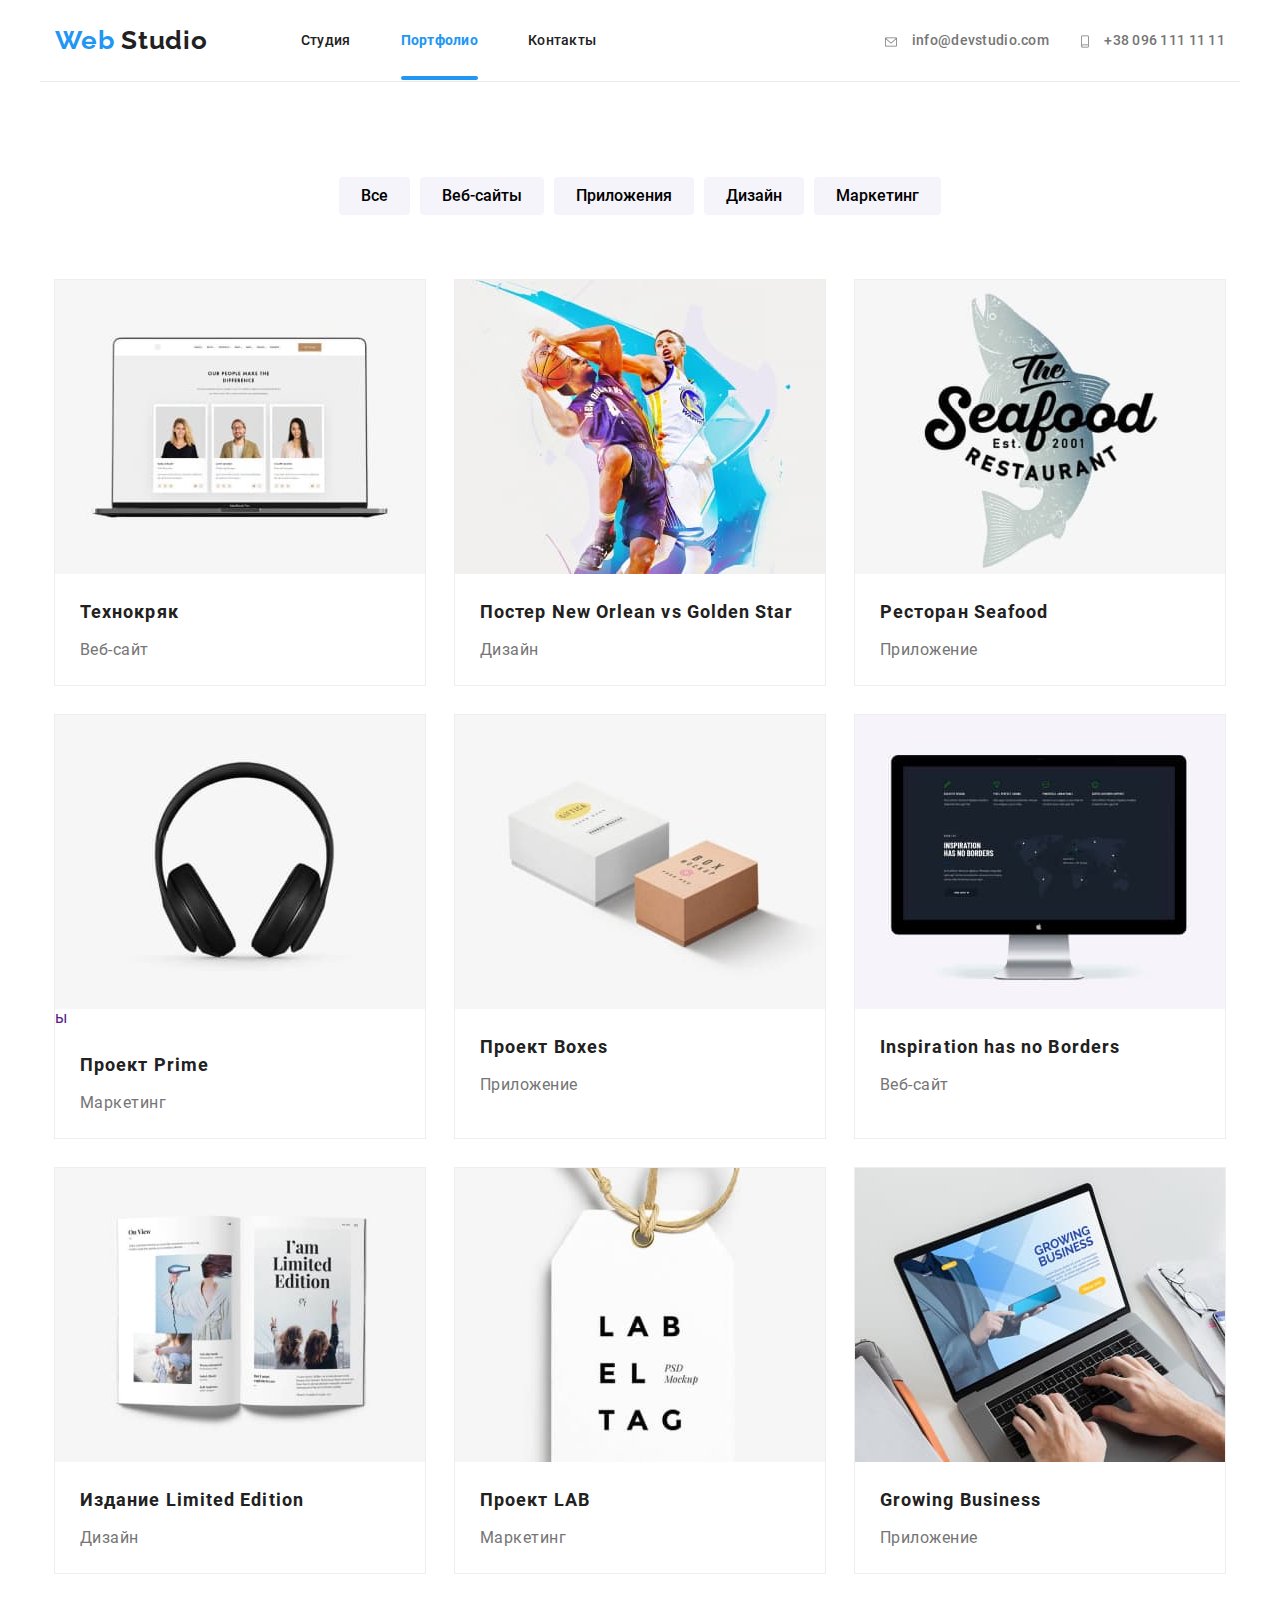
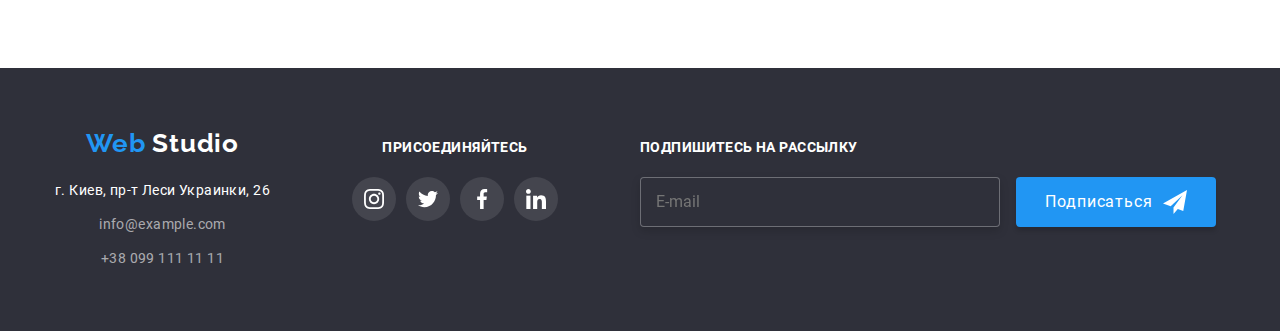
==== commit 00573999: "добавляет адаптивные фотографии" ====
--- a/portfolio.html
+++ b/portfolio.html
@@ -65,7 +65,22 @@
 						<li class="example-item">
 							<a href="" class="example-link">
 								<div class="overlay">
-									<img src="images/portfolio/example_1.jpg" alt="Технокряк" width="370" class="block" />
+									<picture class="img">
+										<source
+											srcset="./images/portfolio/desktop/img1.jpg 1x, ./images/portfolio/desktop/img1@2x.jpg 2x"
+											media="(min-width: 1200px)"
+										/>
+										<source
+											srcset="./images/portfolio/tablet/img1.jpg 1x, ./images/portfolio/tablet/img1@2x.jpg 2x"
+											media="(min-width: 768px)"
+										/>
+										<source
+											srcset="./images/portfolio/mobile/img1.jpg 1x, ./images/portfolio/mobile/img1@2x.jpg 2x"
+											media="(max-width: 767px)"
+										/>
+										<img src="./images/portfolio/img.jpg" alt="Технокряк" />
+									</picture>
+
 									<p class="overlay-description">
 										Технокряк это современная площадка распространения коронавируса. Компании используют эту платформу
 										для цифрового шпионажа и атак на защищённые сервера конкурентов.
@@ -80,7 +95,22 @@
 						<li class="example-item">
 							<a href="" class="example-link">
 								<div class="overlay">
-									<img src="images/portfolio/example_2.jpg" alt="Технокряк" width="370" class="block" />
+									<picture>
+										<source
+											srcset="./images/portfolio/desktop/img2.jpg 1x, ./images/portfolio/desktop/img2@2x.jpg 2x"
+											media="(min-width: 1200px)"
+										/>
+										<source
+											srcset="./images/portfolio/tablet/img2.jpg 1x, ./images/portfolio/tablet/img2@2x.jpg 2x"
+											media="(min-width: 768px)"
+										/>
+										<source
+											srcset="./images/portfolio/mobile/img2.jpg 1x, ./images/portfolio/mobile/img2@2x.jpg 2x"
+											media="(max-width: 767px)"
+										/>
+										<img src="./images/portfolio/img_2.jpg" alt="" />
+									</picture>
+
 									<p class="overlay-description">
 										Технокряк это современная площадка распространения коронавируса. Компании используют эту платформу
 										для цифрового шпионажа и атак на защищённые сервера конкурентов.
@@ -95,7 +125,21 @@
 						<li class="example-item">
 							<a href="" class="example-link">
 								<div class="overlay">
-									<img src="images/portfolio/example_3.jpg" alt="Технокряк" width="370" class="block" />
+									<picture>
+										<source
+											srcset="./images/portfolio/desktop/img3.jpg 1x, ./images/portfolio/desktop/img3@2x.jpg 2x"
+											media="(min-width: 1200px)"
+										/>
+										<source
+											srcset="./images/portfolio/tablet/img3.jpg 1x, ./images/portfolio/tablet/img3@2x.jpg 2x"
+											media="(min-width: 768px)"
+										/>
+										<source
+											srcset="./images/portfolio/mobile/img3.jpg 1x, ./images/portfolio/mobile/img3@2x.jpg 2x"
+											media="(max-width: 767px)"
+										/>
+										<img src="./images/portfolio/img_3.jpg" alt="" />
+									</picture>
 									<p class="overlay-description">
 										Технокряк это современная площадка распространения коронавируса. Компании используют эту платформу
 										для цифрового шпионажа и атак на защищённые сервера конкурентов.
@@ -110,7 +154,22 @@
 						<li class="example-item">
 							<a href="" class="example-link">
 								<div class="overlay">
-									<img src="images/portfolio/example_4.jpg" alt="Технокряк" width="370" class="block" />
+									<picture>
+										<source
+											srcset="./images/portfolio/desktop/img4.jpg 1x, ./images/portfolio/desktop/img4@2x.jpg 2x"
+											media="(min-width: 1200px)"
+										/>
+										<source
+											srcset="./images/portfolio/tablet/img4.jpg 1x, ./images/portfolio/tablet/img4@2x.jpg 2x"
+											media="(min-width: 768px)"
+										/>
+										<source
+											srcset="./images/portfolio/mobile/img4.jpg 1x, ./images/portfolio/mobile/img4@2x.jpg 2x"
+											media="(max-width: 767px)"
+										/>
+										<img src="./images/portfolio/img_4.jpg" alt="" />
+									</picture>
+									ы
 									<p class="overlay-description">
 										Технокряк это современная площадка распространения коронавируса. Компании используют эту платформу
 										для цифрового шпионажа и атак на защищённые сервера конкурентов.
@@ -125,7 +184,21 @@
 						<li class="example-item">
 							<a href="" class="example-link">
 								<div class="overlay">
-									<img src="images/portfolio/example_5.jpg" alt="Технокряк" width="370" class="block" />
+									<picture>
+										<source
+											srcset="./images/portfolio/desktop/img5.jpg 1x, ./images/portfolio/desktop/img5@2x.jpg 2x"
+											media="(min-width: 1200px)"
+										/>
+										<source
+											srcset="./images/portfolio/tablet/img5.jpg 1x, ./images/portfolio/tablet/img5@2x.jpg 2x"
+											media="(min-width: 768px)"
+										/>
+										<source
+											srcset="./images/portfolio/mobile/img5.jpg 1x, ./images/portfolio/mobile/img2@5x.jpg 2x"
+											media="(max-width: 767px)"
+										/>
+										<img src="./images/portfolio/img_5.jpg" alt="" />
+									</picture>
 									<p class="overlay-description">
 										Технокряк это современная площадка распространения коронавируса. Компании используют эту платформу
 										для цифрового шпионажа и атак на защищённые сервера конкурентов.
@@ -140,7 +213,21 @@
 						<li class="example-item">
 							<a href="" class="example-link">
 								<div class="overlay">
-									<img src="images/portfolio/example_6.jpg" alt="Технокряк" width="370" class="block" />
+									<picture>
+										<source
+											srcset="./images/portfolio/desktop/img6.jpg 1x, ./images/portfolio/desktop/img6@2x.jpg 2x"
+											media="(min-width: 1200px)"
+										/>
+										<source
+											srcset="./images/portfolio/tablet/img6.jpg 1x, ./images/portfolio/tablet/img6@2x.jpg 2x"
+											media="(min-width: 768px)"
+										/>
+										<source
+											srcset="./images/portfolio/mobile/img6.jpg 1x, ./images/portfolio/mobile/img6@2x.jpg 2x"
+											media="(max-width: 767px)"
+										/>
+										<img src="./images/portfolio/img_6.jpg" alt="" />
+									</picture>
 									<p class="overlay-description">
 										Технокряк это современная площадка распространения коронавируса. Компании используют эту платформу
 										для цифрового шпионажа и атак на защищённые сервера конкурентов.
@@ -155,7 +242,21 @@
 						<li class="example-item">
 							<a href="" class="example-link">
 								<div class="overlay">
-									<img src="images/portfolio/example_7.jpg " alt="Технокряк" width="370" class="block" />
+									<picture>
+										<source
+											srcset="./images/portfolio/desktop/img7.jpg 1x, ./images/portfolio/desktop/img7@2x.jpg 2x"
+											media="(min-width: 1200px)"
+										/>
+										<source
+											srcset="./images/portfolio/tablet/img7.jpg 1x, ./images/portfolio/tablet/img7@2x.jpg 2x"
+											media="(min-width: 768px)"
+										/>
+										<source
+											srcset="./images/portfolio/mobile/img7.jpg 1x, ./images/portfolio/mobile/img7@2x.jpg 2x"
+											media="(max-width: 767px)"
+										/>
+										<img src="./images/portfolio/img_7.jpg" alt="" />
+									</picture>
 									<p class="overlay-description">
 										Технокряк это современная площадка распространения коронавируса. Компании используют эту платформу
 										для цифрового шпионажа и атак на защищённые сервера конкурентов.
@@ -170,7 +271,21 @@
 						<li class="example-item">
 							<a href="" class="example-link">
 								<div class="overlay">
-									<img src="images/portfolio/example_8.jpg" alt="Технокряк" width="370" class="block" />
+									<picture>
+										<source
+											srcset="./images/portfolio/desktop/img8.jpg 1x, ./images/portfolio/desktop/img8@2x.jpg 2x"
+											media="(min-width: 1200px)"
+										/>
+										<source
+											srcset="./images/portfolio/tablet/img8.jpg 1x, ./images/portfolio/tablet/img8@2x.jpg 2x"
+											media="(min-width: 768px)"
+										/>
+										<source
+											srcset="./images/portfolio/mobile/img8.jpg 1x, ./images/portfolio/mobile/img8@2x.jpg 2x"
+											media="(max-width: 767px)"
+										/>
+										<img src="./images/portfolio/img_8.jpg" alt="" />
+									</picture>
 									<p class="overlay-description">
 										Технокряк это современная площадка распространения коронавируса. Компании используют эту платформу
 										для цифрового шпионажа и атак на защищённые сервера конкурентов.
@@ -185,7 +300,21 @@
 						<li class="example-item">
 							<a href="" class="example-link">
 								<div class="overlay">
-									<img src="images/portfolio/example_9.jpg" alt="Технокряк" width="370" class="block" />
+									<picture>
+										<source
+											srcset="./images/portfolio/desktop/img9.jpg 1x, ./images/portfolio/desktop/img9@2x.jpg 2x"
+											media="(min-width: 1200px)"
+										/>
+										<source
+											srcset="./images/portfolio/tablet/img9.jpg 1x, ./images/portfolio/tablet/img9@2x.jpg 2x"
+											media="(min-width: 768px)"
+										/>
+										<source
+											srcset="./images/portfolio/mobile/img9.jpg 1x, ./images/portfolio/mobile/img9@2x.jpg 2x"
+											media="(max-width: 767px)"
+										/>
+										<img src="./images/portfolio/img_9.jpg" alt="" />
+									</picture>
 									<p class="overlay-description">
 										Технокряк это современная площадка распространения коронавируса. Компании используют эту платформу
 										для цифрового шпионажа и атак на защищённые сервера конкурентов.
@@ -268,5 +397,6 @@
 				</div>
 			</div>
 		</footer>
+		<script src="js/mobile-menu.js"></script>
 	</body>
 </html>
--- a/css/portfolio.min.css
+++ b/css/portfolio.min.css
@@ -1,2 +1,2 @@
-/*! normalize.css v8.0.1 | MIT License | github.com/necolas/normalize.css */html{line-height:1.15;-webkit-text-size-adjust:100%}body{margin:0}main{display:block}h1{font-size:2em;margin:0.67em 0}hr{-webkit-box-sizing:content-box;box-sizing:content-box;height:0;overflow:visible}pre{font-family:monospace, monospace;font-size:1em}a{background-color:transparent}abbr[title]{border-bottom:none;text-decoration:underline;-webkit-text-decoration:underline dotted;text-decoration:underline dotted}b,strong{font-weight:bolder}code,kbd,samp{font-family:monospace, monospace;font-size:1em}small{font-size:80%}sub,sup{font-size:75%;line-height:0;position:relative;vertical-align:baseline}sub{bottom:-0.25em}sup{top:-0.5em}img{border-style:none}button,input,optgroup,select,textarea{font-family:inherit;font-size:100%;line-height:1.15;margin:0}button,input{overflow:visible}button,select{text-transform:none}button,[type="button"],[type="reset"],[type="submit"]{-webkit-appearance:button}button::-moz-focus-inner,[type="button"]::-moz-focus-inner,[type="reset"]::-moz-focus-inner,[type="submit"]::-moz-focus-inner{border-style:none;padding:0}button:-moz-focusring,[type="button"]:-moz-focusring,[type="reset"]:-moz-focusring,[type="submit"]:-moz-focusring{outline:1px dotted ButtonText}fieldset{padding:0.35em 0.75em 0.625em}legend{-webkit-box-sizing:border-box;box-sizing:border-box;color:inherit;display:table;max-width:100%;padding:0;white-space:normal}progress{vertical-align:baseline}textarea{overflow:auto}[type="checkbox"],[type="radio"]{-webkit-box-sizing:border-box;box-sizing:border-box;padding:0}[type="number"]::-webkit-inner-spin-button,[type="number"]::-webkit-outer-spin-button{height:auto}[type="search"]{-webkit-appearance:textfield;outline-offset:-2px}[type="search"]::-webkit-search-decoration{-webkit-appearance:none}::-webkit-file-upload-button{-webkit-appearance:button;font:inherit}details{display:block}summary{display:list-item}template{display:none}[hidden]{display:none}*{-webkit-box-sizing:border-box;box-sizing:border-box}body{font-family:"Roboto",sans-serif}a{text-decoration:none}.container{width:100%;padding-left:15px;padding-right:15px;margin-left:auto;margin-right:auto}@media (min-width: 480px){.container{width:480px}}@media (min-width: 768px){.container{width:768px}}@media (min-width: 1200px){.container{width:1200px}}.section{padding-top:60px;padding-bottom:60px}@media (min-width: 1200px){.section{padding-top:95px;padding-bottom:95px}}@media (min-width: 768px){.flexbox{display:-webkit-box;display:-ms-flexbox;display:flex}}@media (min-width: 1200px){.flexbox{display:-webkit-box;display:-ms-flexbox;display:flex}}.list{list-style:none;margin:0;padding:0}.block{display:block}.title-section{font-weight:bold;font-size:28px;line-height:1.178;text-align:center;letter-spacing:0.03em;color:#212121;margin:0;margin-bottom:30px}@media (min-width: 1200px){.title-section{margin-bottom:50px;font-size:36px;line-height:1.1666}}@font-face{font-family:"Roboto";font-style:normal;font-weight:400;src:url("../fonts/roboto-v20-latin_cyrillic-regular.eot");src:local("Roboto"),local("Roboto-Regular"),url("../fonts/roboto-v20-latin_cyrillic-regular.eot?#iefix") format("embedded-opentype"),url("../fonts/roboto-v20-latin_cyrillic-regular.woff2") format("woff2"),url("../fonts/roboto-v20-latin_cyrillic-regular.woff") format("woff"),url("../fonts/roboto-v20-latin_cyrillic-regular.ttf") format("truetype"),url("../fonts/roboto-v20-latin_cyrillic-regular.svg#Roboto") format("svg")}@font-face{font-family:"Roboto";font-style:normal;font-weight:500;src:url("../fonts/roboto-v20-latin_cyrillic-500.eot");src:local("Roboto Medium"),local("Roboto-Medium"),url("../fonts/roboto-v20-latin_cyrillic-500.eot?#iefix") format("embedded-opentype"),url("../fonts/roboto-v20-latin_cyrillic-500.woff2") format("woff2"),url("../fonts/roboto-v20-latin_cyrillic-500.woff") format("woff"),url("../fonts/roboto-v20-latin_cyrillic-500.ttf") format("truetype"),url("../fonts/roboto-v20-latin_cyrillic-500.svg#Roboto") format("svg")}@font-face{font-family:"Roboto";font-style:normal;font-weight:700;src:url("../fonts/roboto-v20-latin_cyrillic-700.eot");src:local("Roboto Bold"),local("Roboto-Bold"),url("../fonts/roboto-v20-latin_cyrillic-700.eot?#iefix") format("embedded-opentype"),url("../fonts/roboto-v20-latin_cyrillic-700.woff2") format("woff2"),url("../fonts/roboto-v20-latin_cyrillic-700.woff") format("woff"),url("../fonts/roboto-v20-latin_cyrillic-700.ttf") format("truetype"),url("../fonts/roboto-v20-latin_cyrillic-700.svg#Roboto") format("svg")}@font-face{font-family:"Raleway";font-style:normal;font-weight:400;src:url("../fonts/raleway-v17-latin_cyrillic-regular.eot");src:local(""),url("../fonts/raleway-v17-latin_cyrillic-regular.eot?#iefix") format("embedded-opentype"),url("../fonts/raleway-v17-latin_cyrillic-regular.woff2") format("woff2"),url("../fonts/raleway-v17-latin_cyrillic-regular.woff") format("woff"),url("../fonts/raleway-v17-latin_cyrillic-regular.ttf") format("truetype"),url("../fonts/raleway-v17-latin_cyrillic-regular.svg#Raleway") format("svg")}@font-face{font-family:"Raleway";font-style:normal;font-weight:500;src:url("../fonts/raleway-v17-latin_cyrillic-500.eot");src:local(""),url("../fonts/raleway-v17-latin_cyrillic-500.eot?#iefix") format("embedded-opentype"),url("../fonts/raleway-v17-latin_cyrillic-500.woff2") format("woff2"),url("../fonts/raleway-v17-latin_cyrillic-500.woff") format("woff"),url("../fonts/raleway-v17-latin_cyrillic-500.ttf") format("truetype"),url("../fonts/raleway-v17-latin_cyrillic-500.svg#Raleway") format("svg")}@font-face{font-family:"Raleway";font-style:normal;font-weight:700;src:url("../fonts/raleway-v17-latin_cyrillic-700.eot");src:local(""),url("../fonts/raleway-v17-latin_cyrillic-700.eot?#iefix") format("embedded-opentype"),url("../fonts/raleway-v17-latin_cyrillic-700.woff2") format("woff2"),url("../fonts/raleway-v17-latin_cyrillic-700.woff") format("woff"),url("../fonts/raleway-v17-latin_cyrillic-700.ttf") format("truetype"),url("../fonts/raleway-v17-latin_cyrillic-700.svg#Raleway") format("svg")}.logo{font-family:"Raleway",sans-serif;font-weight:bold;font-size:24px;line-height:1.166;letter-spacing:0.03em;color:#212121}@media (min-width: 1200px){.logo{font-size:26px;line-height:1.192}}.header-logo{margin:25px 93px 25px 0}@media (min-width: 1200px){.header-logo{margin:25px 93px 25px 0}}.web-logo{color:#2196f3}.nav-link{font-weight:500;font-size:14px;line-height:1.142;letter-spacing:0.02em;color:#212121;-webkit-transition-duration:250ms;transition-duration:250ms;-webkit-transition-timing-function:cubic-bezier(0.4, 0, 0.2, 1);transition-timing-function:cubic-bezier(0.4, 0, 0.2, 1)}.active:hover,.active:focus{color:#2196f3}.header{position:relative}@media screen and (max-width: 767px){.header{width:100%}}.navigation{-webkit-box-align:center;-ms-flex-align:center;align-items:center}@media screen and (max-width: 767px){.navigation{display:-webkit-box;display:-ms-flexbox;display:flex;-webkit-box-pack:justify;-ms-flex-pack:justify;justify-content:space-between}}@media screen and (max-width: 767px){.nav-item:not(:last-child){margin-bottom:40px}}@media (min-width: 1200px){.nav-item:not(:last-child){margin-right:50px}}@media (min-width: 1200px){.contacts-list{display:-webkit-inline-box;display:-ms-inline-flexbox;display:inline-flex;-webkit-box-align:center;-ms-flex-align:center;align-items:center;-webkit-box-pack:center;-ms-flex-pack:center;justify-content:center;margin-left:auto}}@media screen and (max-width: 767px){.contacts-item:not(:last-child){margin-bottom:15px}}@media (min-width: 1200px){.contacts-item:not(:last-child){margin-right:30px}}.contacts-link{font-weight:500;font-size:14px;line-height:1.142;letter-spacing:0.02em;color:#757575;-webkit-transition-duration:250ms;transition-duration:250ms;-webkit-transition-timing-function:cubic-bezier(0.4, 0, 0.2, 1);transition-timing-function:cubic-bezier(0.4, 0, 0.2, 1)}.contacts-link:hover .adress-icon,.contacts-link:focus .adress-icon{fill:#2196f3}.adress-icon{vertical-align:middle;margin-right:10px;fill:#757575;-webkit-transition-duration:250ms;transition-duration:250ms;-webkit-transition-timing-function:cubic-bezier(0.4, 0, 0.2, 1);transition-timing-function:cubic-bezier(0.4, 0, 0.2, 1)}.studio-actv{color:#2196f3;font-weight:bold;position:relative}@media (min-width: 480px){.studio-actv:before{content:" ";position:absolute;width:100%;height:4px;background-color:#2196f3;border-radius:2px;bottom:-8px}}@media (min-width: 1200px){.studio-actv:before{bottom:-32px}}.portfolio-actv{color:#2196f3;font-weight:bold;position:relative}@media (min-width: 480px){.portfolio-actv:before{content:" ";position:absolute;width:100%;height:4px;background-color:#2196f3;border-radius:2px;bottom:-8px}}@media (min-width: 1200px){.portfolio-actv:before{bottom:-32px}}.portfolio-header{border-bottom:1px solid #ececec}.portfolio-nav{margin-bottom:50px;-webkit-box-pack:center;-ms-flex-pack:center;justify-content:center}.portfolio-nav:not(:last-child){margin-right:10px}@media screen and (max-width: 767px){.mobile-menu{border-top:1px solid #ececec;display:none}.mobile-menu.is-open{display:block;position:absolute;top:100%;left:0;width:100%;background-color:#fff;text-align:center;padding:60px 0;z-index:999}}@media (min-width: 768px){.mobile-menu{display:-webkit-box;display:-ms-flexbox;display:flex;-webkit-box-flex:1;-ms-flex-positive:1;flex-grow:1;-webkit-box-pack:justify;-ms-flex-pack:justify;justify-content:space-between;-webkit-box-align:center;-ms-flex-align:center;align-items:center}}@media screen and (max-width: 767px){.contacts-list{margin-top:60px;display:block}}.mobile-button{width:40px;height:40px;margin:0;padding:0;border:none;background-color:transparent}.mobile-button .burger-icon{fill:#212121}.mobile-button:focus .burger-icon,.mobile-button:hover .burger-icon{fill:#2196f3}.mobile-button .close-menu{display:none}.mobile-button.is-open .close-menu{display:block}.mobile-button.is-open .open-menu{display:none}@media screen and (min-width: 768px){.mobile-button{display:none}}.btn{font-family:"Roboto";border:none;background-color:transparent;background:#f5f4fa;border-radius:4px;font-weight:500;font-size:16px;line-height:1.625;padding:6px 22px;-webkit-transition-duration:250ms;transition-duration:250ms;-webkit-transition-timing-function:cubic-bezier(0.4, 0, 0.2, 1);transition-timing-function:cubic-bezier(0.4, 0, 0.2, 1);cursor:pointer}.btn:hover,.btn:focus{background-color:#2196f3;color:#fff;-webkit-box-shadow:0px 1px 3px rgba(0,0,0,0.12),0px 1px 1px rgba(0,0,0,0.14),0px 2px 1px rgba(0,0,0,0.2);box-shadow:0px 1px 3px rgba(0,0,0,0.12),0px 1px 1px rgba(0,0,0,0.14),0px 2px 1px rgba(0,0,0,0.2)}.portfolio-nav-item:not(:last-child){margin-right:10px}.examples{-ms-flex-wrap:wrap;flex-wrap:wrap}.example-item{width:calc((100% - 60px) / 3);margin-right:30px;outline:1px solid #eeeeee;display:block;-webkit-transition-duration:250ms;transition-duration:250ms;-webkit-transition-timing-function:cubic-bezier(0.4, 0, 0.2, 1);transition-timing-function:cubic-bezier(0.4, 0, 0.2, 1)}.example-item:hover{-webkit-box-shadow:0px 1px 1px rgba(0,0,0,0.12),0px 4px 4px rgba(0,0,0,0.06),1px 4px 6px rgba(0,0,0,0.16);box-shadow:0px 1px 1px rgba(0,0,0,0.12),0px 4px 4px rgba(0,0,0,0.06),1px 4px 6px rgba(0,0,0,0.16)}.example-item:nth-child(-n+6){margin-bottom:30px}.example-item:nth-child(3n){margin-right:0}.overlay{position:relative;overflow:hidden}.overlay-description{position:absolute;top:0;left:0;font-size:18px;line-height:1.5555;letter-spacing:0.03em;color:#fff;background-color:rgba(33,150,243,0.9);width:100%;height:100%;padding:63px 25px;pointer-events:none;-webkit-transform:translateY(100%);transform:translateY(100%);-webkit-transition-duration:250ms;transition-duration:250ms;-webkit-transition-timing-function:cubic-bezier(0.4, 0, 0.2, 1);transition-timing-function:cubic-bezier(0.4, 0, 0.2, 1)}.example-link:hover .overlay-description,.example-link:focus .overlay-description{-webkit-transform:translateY(-6%);transform:translateY(-6%)}.example-title{font-weight:bold;font-size:18px;line-height:2;letter-spacing:0.06em;color:#212121;margin:0 0 5px 0}.example-description{font-size:16px;line-height:1.875;letter-spacing:0.03em;color:#757575;margin:0}.examples-card-correct{padding:20px 0 20px 25px}.footer-bg{background:#2f303a;padding:60px 0}@media (min-width: 768px){.footer-bg .flexbox{display:-webkit-box;display:-ms-flexbox;display:flex;-ms-flex-wrap:wrap;flex-wrap:wrap;-ms-flex-pack:distribute;justify-content:space-around;-webkit-box-align:baseline;-ms-flex-align:baseline;align-items:baseline}}@media (min-width: 1200px){.footer-bg .flexbox{-webkit-box-pack:justify;-ms-flex-pack:justify;justify-content:space-between}}.footer-left-side{text-align:center}@media screen and (max-width: 767px){.footer-left-side{width:100%}}.white-logo{color:#fff}.non-italic{font-style:normal}.footer-adress{margin-top:20px}.footer-adress-item:not(:last-child){margin-bottom:10px}.adrs{color:#fff;font-size:14px;line-height:1.714;letter-spacing:0.03em}.contacts-footer{font-size:14px;line-height:1.714;letter-spacing:0.03em;color:rgba(255,255,255,0.6)}.social-link{text-align:center}@media screen and (max-width: 767px){.social-link{margin-top:60px}}.social-list{width:100%;margin-top:20px;display:-webkit-box;display:-ms-flexbox;display:flex;-webkit-box-pack:center;-ms-flex-pack:center;justify-content:center;text-align:center}.social-list-item:not(:last-child){margin-right:10px}.join-in{font-weight:bold;font-size:14px;line-height:1.142;letter-spacing:0.03em;text-transform:uppercase;color:#fff}.ftr-social{color:#fff}.footer-social-item:not(:last-child){margin-right:10px}.subscribe-email{text-align:center}@media (min-width: 768px){.subscribe-email{width:450px}}@media screen and (max-width: 1199px){.subscribe-email{margin-top:60px}}@media (min-width: 1200px){.subscribe-email{width:50%;text-align:left}}.subscribe{color:#fff;font-size:14px;line-height:1.142;letter-spacing:0.03em;text-transform:uppercase;margin-bottom:20px}.social-icon-link-footer{display:-webkit-inline-box;display:-ms-inline-flexbox;display:inline-flex;width:44px;height:44px;-webkit-box-pack:center;-ms-flex-pack:center;justify-content:center;-webkit-box-align:center;-ms-flex-align:center;align-items:center;background-color:rgba(255,255,255,0.1);border-radius:50%;-webkit-transition-duration:250ms;transition-duration:250ms;-webkit-transition-timing-function:cubic-bezier(0.4, 0, 0.2, 1);transition-timing-function:cubic-bezier(0.4, 0, 0.2, 1)}.social-icon-link-footer:hover,.social-icon-link-footer:focus{background-color:#2196f3;border-radius:50%}.social-icon-footer{fill:#fff;-webkit-box-pack:center;-ms-flex-pack:center;justify-content:center}.social-icon-link-footer:not(:last-child){margin-right:10px}.form-mail{width:100%;height:50px;background-color:#2f303a;border:1px solid rgba(255,255,255,0.3);-webkit-filter:drop-shadow(0px 4px 4px rgba(0,0,0,0.15));filter:drop-shadow(0px 4px 4px rgba(0,0,0,0.15));margin:20px 12px 0 0;border-radius:4px;padding:15px 0 15px 15px;color:#fff}@media (min-width: 768px){.form-mail{width:100%}}@media (min-width: 1200px){.form-mail{width:360px}}.subscribe-button{border:none;background-color:transparent;background:#2196f3;border-radius:4px;-webkit-box-shadow:0px 4px 4px rgba(0,0,0,0.15);box-shadow:0px 4px 4px rgba(0,0,0,0.15);width:200px;height:50px;font-size:16px;line-height:1.875;display:-webkit-inline-box;display:-ms-inline-flexbox;display:inline-flex;-webkit-box-align:center;-ms-flex-align:center;align-items:center;-webkit-box-pack:center;-ms-flex-pack:center;justify-content:center;letter-spacing:0.06em;color:#fff;cursor:pointer;margin-top:20px}.subscribe-button .send-icon{margin-left:10px}.send-icon{fill:#fff}
+/*! normalize.css v8.0.1 | MIT License | github.com/necolas/normalize.css */html{line-height:1.15;-webkit-text-size-adjust:100%}body{margin:0}main{display:block}h1{font-size:2em;margin:0.67em 0}hr{-webkit-box-sizing:content-box;box-sizing:content-box;height:0;overflow:visible}pre{font-family:monospace, monospace;font-size:1em}a{background-color:transparent}abbr[title]{border-bottom:none;text-decoration:underline;-webkit-text-decoration:underline dotted;text-decoration:underline dotted}b,strong{font-weight:bolder}code,kbd,samp{font-family:monospace, monospace;font-size:1em}small{font-size:80%}sub,sup{font-size:75%;line-height:0;position:relative;vertical-align:baseline}sub{bottom:-0.25em}sup{top:-0.5em}img{border-style:none}button,input,optgroup,select,textarea{font-family:inherit;font-size:100%;line-height:1.15;margin:0}button,input{overflow:visible}button,select{text-transform:none}button,[type="button"],[type="reset"],[type="submit"]{-webkit-appearance:button}button::-moz-focus-inner,[type="button"]::-moz-focus-inner,[type="reset"]::-moz-focus-inner,[type="submit"]::-moz-focus-inner{border-style:none;padding:0}button:-moz-focusring,[type="button"]:-moz-focusring,[type="reset"]:-moz-focusring,[type="submit"]:-moz-focusring{outline:1px dotted ButtonText}fieldset{padding:0.35em 0.75em 0.625em}legend{-webkit-box-sizing:border-box;box-sizing:border-box;color:inherit;display:table;max-width:100%;padding:0;white-space:normal}progress{vertical-align:baseline}textarea{overflow:auto}[type="checkbox"],[type="radio"]{-webkit-box-sizing:border-box;box-sizing:border-box;padding:0}[type="number"]::-webkit-inner-spin-button,[type="number"]::-webkit-outer-spin-button{height:auto}[type="search"]{-webkit-appearance:textfield;outline-offset:-2px}[type="search"]::-webkit-search-decoration{-webkit-appearance:none}::-webkit-file-upload-button{-webkit-appearance:button;font:inherit}details{display:block}summary{display:list-item}template{display:none}[hidden]{display:none}*{-webkit-box-sizing:border-box;box-sizing:border-box}body{font-family:"Roboto",sans-serif}a{text-decoration:none}img{width:100%;display:block}.container{width:100%;padding-left:15px;padding-right:15px;margin-left:auto;margin-right:auto}@media (min-width: 480px){.container{width:480px}}@media (min-width: 768px){.container{width:768px}}@media (min-width: 1200px){.container{width:1200px}}.section{padding-top:60px;padding-bottom:60px}@media (min-width: 1200px){.section{padding-top:95px;padding-bottom:95px}}@media (min-width: 768px){.flexbox{display:-webkit-box;display:-ms-flexbox;display:flex}}@media (min-width: 1200px){.flexbox{display:-webkit-box;display:-ms-flexbox;display:flex}}.list{list-style:none;margin:0;padding:0}.block{display:block}.title-section{font-weight:bold;font-size:28px;line-height:1.178;text-align:center;letter-spacing:0.03em;color:#212121;margin:0;margin-bottom:30px}@media (min-width: 1200px){.title-section{margin-bottom:50px;font-size:36px;line-height:1.1666}}@font-face{font-family:"Roboto";font-style:normal;font-weight:400;src:url("../fonts/roboto-v20-latin_cyrillic-regular.eot");src:local("Roboto"),local("Roboto-Regular"),url("../fonts/roboto-v20-latin_cyrillic-regular.eot?#iefix") format("embedded-opentype"),url("../fonts/roboto-v20-latin_cyrillic-regular.woff2") format("woff2"),url("../fonts/roboto-v20-latin_cyrillic-regular.woff") format("woff"),url("../fonts/roboto-v20-latin_cyrillic-regular.ttf") format("truetype"),url("../fonts/roboto-v20-latin_cyrillic-regular.svg#Roboto") format("svg")}@font-face{font-family:"Roboto";font-style:normal;font-weight:500;src:url("../fonts/roboto-v20-latin_cyrillic-500.eot");src:local("Roboto Medium"),local("Roboto-Medium"),url("../fonts/roboto-v20-latin_cyrillic-500.eot?#iefix") format("embedded-opentype"),url("../fonts/roboto-v20-latin_cyrillic-500.woff2") format("woff2"),url("../fonts/roboto-v20-latin_cyrillic-500.woff") format("woff"),url("../fonts/roboto-v20-latin_cyrillic-500.ttf") format("truetype"),url("../fonts/roboto-v20-latin_cyrillic-500.svg#Roboto") format("svg")}@font-face{font-family:"Roboto";font-style:normal;font-weight:700;src:url("../fonts/roboto-v20-latin_cyrillic-700.eot");src:local("Roboto Bold"),local("Roboto-Bold"),url("../fonts/roboto-v20-latin_cyrillic-700.eot?#iefix") format("embedded-opentype"),url("../fonts/roboto-v20-latin_cyrillic-700.woff2") format("woff2"),url("../fonts/roboto-v20-latin_cyrillic-700.woff") format("woff"),url("../fonts/roboto-v20-latin_cyrillic-700.ttf") format("truetype"),url("../fonts/roboto-v20-latin_cyrillic-700.svg#Roboto") format("svg")}@font-face{font-family:"Raleway";font-style:normal;font-weight:400;src:url("../fonts/raleway-v17-latin_cyrillic-regular.eot");src:local(""),url("../fonts/raleway-v17-latin_cyrillic-regular.eot?#iefix") format("embedded-opentype"),url("../fonts/raleway-v17-latin_cyrillic-regular.woff2") format("woff2"),url("../fonts/raleway-v17-latin_cyrillic-regular.woff") format("woff"),url("../fonts/raleway-v17-latin_cyrillic-regular.ttf") format("truetype"),url("../fonts/raleway-v17-latin_cyrillic-regular.svg#Raleway") format("svg")}@font-face{font-family:"Raleway";font-style:normal;font-weight:500;src:url("../fonts/raleway-v17-latin_cyrillic-500.eot");src:local(""),url("../fonts/raleway-v17-latin_cyrillic-500.eot?#iefix") format("embedded-opentype"),url("../fonts/raleway-v17-latin_cyrillic-500.woff2") format("woff2"),url("../fonts/raleway-v17-latin_cyrillic-500.woff") format("woff"),url("../fonts/raleway-v17-latin_cyrillic-500.ttf") format("truetype"),url("../fonts/raleway-v17-latin_cyrillic-500.svg#Raleway") format("svg")}@font-face{font-family:"Raleway";font-style:normal;font-weight:700;src:url("../fonts/raleway-v17-latin_cyrillic-700.eot");src:local(""),url("../fonts/raleway-v17-latin_cyrillic-700.eot?#iefix") format("embedded-opentype"),url("../fonts/raleway-v17-latin_cyrillic-700.woff2") format("woff2"),url("../fonts/raleway-v17-latin_cyrillic-700.woff") format("woff"),url("../fonts/raleway-v17-latin_cyrillic-700.ttf") format("truetype"),url("../fonts/raleway-v17-latin_cyrillic-700.svg#Raleway") format("svg")}.logo{font-family:"Raleway",sans-serif;font-weight:bold;font-size:24px;line-height:1.166;letter-spacing:0.03em;color:#212121}@media (min-width: 1200px){.logo{font-size:26px;line-height:1.192}}.header-logo{margin:25px 93px 25px 0}@media (min-width: 1200px){.header-logo{margin:25px 93px 25px 0}}.web-logo{color:#2196f3}.nav-link{font-weight:500;font-size:14px;line-height:1.142;letter-spacing:0.02em;color:#212121;-webkit-transition-duration:250ms;transition-duration:250ms;-webkit-transition-timing-function:cubic-bezier(0.4, 0, 0.2, 1);transition-timing-function:cubic-bezier(0.4, 0, 0.2, 1)}.active:hover,.active:focus{color:#2196f3}.header{position:relative;border-bottom:1px solid #ececec}@media screen and (max-width: 767px){.header{width:100%}}.navigation{-webkit-box-align:center;-ms-flex-align:center;align-items:center}@media screen and (max-width: 767px){.navigation{display:-webkit-box;display:-ms-flexbox;display:flex;-webkit-box-pack:justify;-ms-flex-pack:justify;justify-content:space-between}}@media screen and (max-width: 767px){.nav-item:not(:last-child){margin-bottom:40px}}@media (min-width: 768px){.nav-item:not(:last-child){margin-right:50px}}@media (min-width: 1200px){.contacts-list{display:-webkit-inline-box;display:-ms-inline-flexbox;display:inline-flex;-webkit-box-align:center;-ms-flex-align:center;align-items:center;-webkit-box-pack:center;-ms-flex-pack:center;justify-content:center;margin-left:auto}}@media screen and (max-width: 767px){.contacts-item:not(:last-child){margin-bottom:15px}}@media (min-width: 1200px){.contacts-item:not(:last-child){margin-right:30px}}.contacts-link{font-weight:500;font-size:14px;line-height:1.142;letter-spacing:0.02em;color:#757575;-webkit-transition-duration:250ms;transition-duration:250ms;-webkit-transition-timing-function:cubic-bezier(0.4, 0, 0.2, 1);transition-timing-function:cubic-bezier(0.4, 0, 0.2, 1)}.contacts-link:hover .adress-icon,.contacts-link:focus .adress-icon{fill:#2196f3}.adress-icon{vertical-align:middle;margin-right:10px;fill:#757575;-webkit-transition-duration:250ms;transition-duration:250ms;-webkit-transition-timing-function:cubic-bezier(0.4, 0, 0.2, 1);transition-timing-function:cubic-bezier(0.4, 0, 0.2, 1)}.studio-actv{color:#2196f3;font-weight:bold;position:relative}.studio-actv:before{content:" ";position:absolute;width:100%;height:4px;background-color:#2196f3;border-radius:2px;bottom:-8px}@media (min-width: 768px){.studio-actv:before{bottom:-32px}}.portfolio-actv{color:#2196f3;font-weight:bold;position:relative}.portfolio-actv:before{content:" ";position:absolute;width:100%;height:4px;background-color:#2196f3;border-radius:2px;bottom:-8px}@media (min-width: 768px){.portfolio-actv:before{bottom:-32px}}.portfolio-nav{margin-bottom:50px;-webkit-box-pack:center;-ms-flex-pack:center;justify-content:center}@media screen and (max-width: 767px){.portfolio-nav{display:-webkit-box;display:-ms-flexbox;display:flex;-ms-flex-wrap:wrap;flex-wrap:wrap;-webkit-box-pack:start;-ms-flex-pack:start;justify-content:start}}@media screen and (max-width: 767px){.mobile-menu{border-top:1px solid #ececec;display:none}.mobile-menu.is-open{display:block;position:absolute;top:100%;left:0;width:100%;background-color:#fff;text-align:center;padding:60px 0;z-index:999}}@media (min-width: 768px){.mobile-menu{display:-webkit-box;display:-ms-flexbox;display:flex;-webkit-box-flex:1;-ms-flex-positive:1;flex-grow:1;-webkit-box-pack:justify;-ms-flex-pack:justify;justify-content:space-between;-webkit-box-align:center;-ms-flex-align:center;align-items:center}}@media screen and (max-width: 767px){.contacts-list{margin-top:60px;display:block}}.mobile-button{width:40px;height:40px;margin:0;padding:0;border:none;background-color:transparent}.mobile-button .burger-icon{fill:#212121}.mobile-button:focus .burger-icon,.mobile-button:hover .burger-icon{fill:#2196f3}.mobile-button .close-menu{display:none}.mobile-button.is-open .close-menu{display:block}.mobile-button.is-open .open-menu{display:none}@media screen and (min-width: 768px){.mobile-button{display:none}}.btn{font-family:"Roboto";border:none;background-color:transparent;background:#f5f4fa;border-radius:4px;font-weight:500;font-size:16px;line-height:1.625;padding:6px 22px;-webkit-transition-duration:250ms;transition-duration:250ms;-webkit-transition-timing-function:cubic-bezier(0.4, 0, 0.2, 1);transition-timing-function:cubic-bezier(0.4, 0, 0.2, 1);cursor:pointer}.btn:hover,.btn:focus{background-color:#2196f3;color:#fff;-webkit-box-shadow:0px 1px 3px rgba(0,0,0,0.12),0px 1px 1px rgba(0,0,0,0.14),0px 2px 1px rgba(0,0,0,0.2);box-shadow:0px 1px 3px rgba(0,0,0,0.12),0px 1px 1px rgba(0,0,0,0.14),0px 2px 1px rgba(0,0,0,0.2)}.portfolio-nav-item:nth-child(-n+3){margin-bottom:15px}.portfolio-nav-item:not(:last-child){margin-right:10px}.examples{-ms-flex-wrap:wrap;flex-wrap:wrap}.example-item{outline:1px solid #eeeeee;display:block;-webkit-transition-duration:250ms;transition-duration:250ms;-webkit-transition-timing-function:cubic-bezier(0.4, 0, 0.2, 1);transition-timing-function:cubic-bezier(0.4, 0, 0.2, 1)}.example-item:hover{-webkit-box-shadow:0px 1px 1px rgba(0,0,0,0.12),0px 4px 4px rgba(0,0,0,0.06),1px 4px 6px rgba(0,0,0,0.16);box-shadow:0px 1px 1px rgba(0,0,0,0.12),0px 4px 4px rgba(0,0,0,0.06),1px 4px 6px rgba(0,0,0,0.16)}@media screen and (max-width: 1199px){.example-item:not(:last-child){margin-bottom:30px}}@media (min-width: 768px){.example-item{width:calc((100% - 30px) / 2)}.example-item:nth-child(2n+1){margin-right:30px}.example-item:last-child{margin-right:0}}@media (min-width: 1200px){.example-item{width:calc((100% - 60px) / 3);margin-right:30px}.example-item:nth-child(-n+6){margin-bottom:30px}.example-item:nth-child(3n){margin-right:0}}.overlay{position:relative;overflow:hidden}.overlay-description{position:absolute;top:0;left:0;font-size:18px;line-height:1.5555;letter-spacing:0.03em;color:#fff;background-color:rgba(33,150,243,0.9);width:100%;height:100%;padding:63px 25px;pointer-events:none;-webkit-transform:translateY(100%);transform:translateY(100%);-webkit-transition-duration:250ms;transition-duration:250ms;-webkit-transition-timing-function:cubic-bezier(0.4, 0, 0.2, 1);transition-timing-function:cubic-bezier(0.4, 0, 0.2, 1)}@media screen and (max-width: 480px){.overlay-description{padding:5px}}.example-link:hover .overlay-description,.example-link:focus .overlay-description{-webkit-transform:translateY(-6%);transform:translateY(-6%)}.example-title{font-weight:bold;font-size:18px;line-height:2;letter-spacing:0.06em;color:#212121;margin:0 0 5px 0}.example-description{font-size:16px;line-height:1.875;letter-spacing:0.03em;color:#757575;margin:0}.examples-card-correct{padding:20px 0 20px 25px}.footer-bg{background:#2f303a;padding:60px 0}@media (min-width: 768px){.footer-bg .flexbox{display:-webkit-box;display:-ms-flexbox;display:flex;-ms-flex-wrap:wrap;flex-wrap:wrap;-ms-flex-pack:distribute;justify-content:space-around;-webkit-box-align:baseline;-ms-flex-align:baseline;align-items:baseline}}@media (min-width: 1200px){.footer-bg .flexbox{-webkit-box-pack:justify;-ms-flex-pack:justify;justify-content:space-between}}.footer-left-side{text-align:center}@media screen and (max-width: 767px){.footer-left-side{width:100%}}.white-logo{color:#fff}.non-italic{font-style:normal}.footer-adress{margin-top:20px}.footer-adress-item:not(:last-child){margin-bottom:10px}.adrs{color:#fff;font-size:14px;line-height:1.714;letter-spacing:0.03em}.contacts-footer{font-size:14px;line-height:1.714;letter-spacing:0.03em;color:rgba(255,255,255,0.6)}.social-link{text-align:center}@media screen and (max-width: 767px){.social-link{margin-top:60px}}.social-list{width:100%;margin-top:20px;display:-webkit-box;display:-ms-flexbox;display:flex;-webkit-box-pack:center;-ms-flex-pack:center;justify-content:center;text-align:center}.social-list-item:not(:last-child){margin-right:10px}.join-in{font-weight:bold;font-size:14px;line-height:1.142;letter-spacing:0.03em;text-transform:uppercase;color:#fff}.ftr-social{color:#fff}.footer-social-item:not(:last-child){margin-right:10px}.subscribe-email{text-align:center}@media (min-width: 768px){.subscribe-email{width:450px}}@media screen and (max-width: 1199px){.subscribe-email{margin-top:60px}}@media (min-width: 1200px){.subscribe-email{width:50%;text-align:left}}.subscribe{color:#fff;font-size:14px;line-height:1.142;letter-spacing:0.03em;text-transform:uppercase;margin-bottom:20px}.social-icon-link-footer{display:-webkit-inline-box;display:-ms-inline-flexbox;display:inline-flex;width:44px;height:44px;-webkit-box-pack:center;-ms-flex-pack:center;justify-content:center;-webkit-box-align:center;-ms-flex-align:center;align-items:center;background-color:rgba(255,255,255,0.1);border-radius:50%;-webkit-transition-duration:250ms;transition-duration:250ms;-webkit-transition-timing-function:cubic-bezier(0.4, 0, 0.2, 1);transition-timing-function:cubic-bezier(0.4, 0, 0.2, 1)}.social-icon-link-footer:hover,.social-icon-link-footer:focus{background-color:#2196f3;border-radius:50%}.social-icon-footer{fill:#fff;-webkit-box-pack:center;-ms-flex-pack:center;justify-content:center}.social-icon-link-footer:not(:last-child){margin-right:10px}.form-mail{width:100%;height:50px;background-color:#2f303a;border:1px solid rgba(255,255,255,0.3);-webkit-filter:drop-shadow(0px 4px 4px rgba(0,0,0,0.15));filter:drop-shadow(0px 4px 4px rgba(0,0,0,0.15));margin:20px 12px 0 0;border-radius:4px;padding:15px 0 15px 15px;color:#fff}@media (min-width: 768px){.form-mail{width:100%}}@media (min-width: 1200px){.form-mail{width:360px}}.subscribe-button{border:none;background-color:transparent;background:#2196f3;border-radius:4px;-webkit-box-shadow:0px 4px 4px rgba(0,0,0,0.15);box-shadow:0px 4px 4px rgba(0,0,0,0.15);width:200px;height:50px;font-size:16px;line-height:1.875;display:-webkit-inline-box;display:-ms-inline-flexbox;display:inline-flex;-webkit-box-align:center;-ms-flex-align:center;align-items:center;-webkit-box-pack:center;-ms-flex-pack:center;justify-content:center;letter-spacing:0.06em;color:#fff;cursor:pointer;margin-top:20px}.subscribe-button .send-icon{margin-left:10px}.send-icon{fill:#fff}
 /*# sourceMappingURL=portfolio.min.css.map */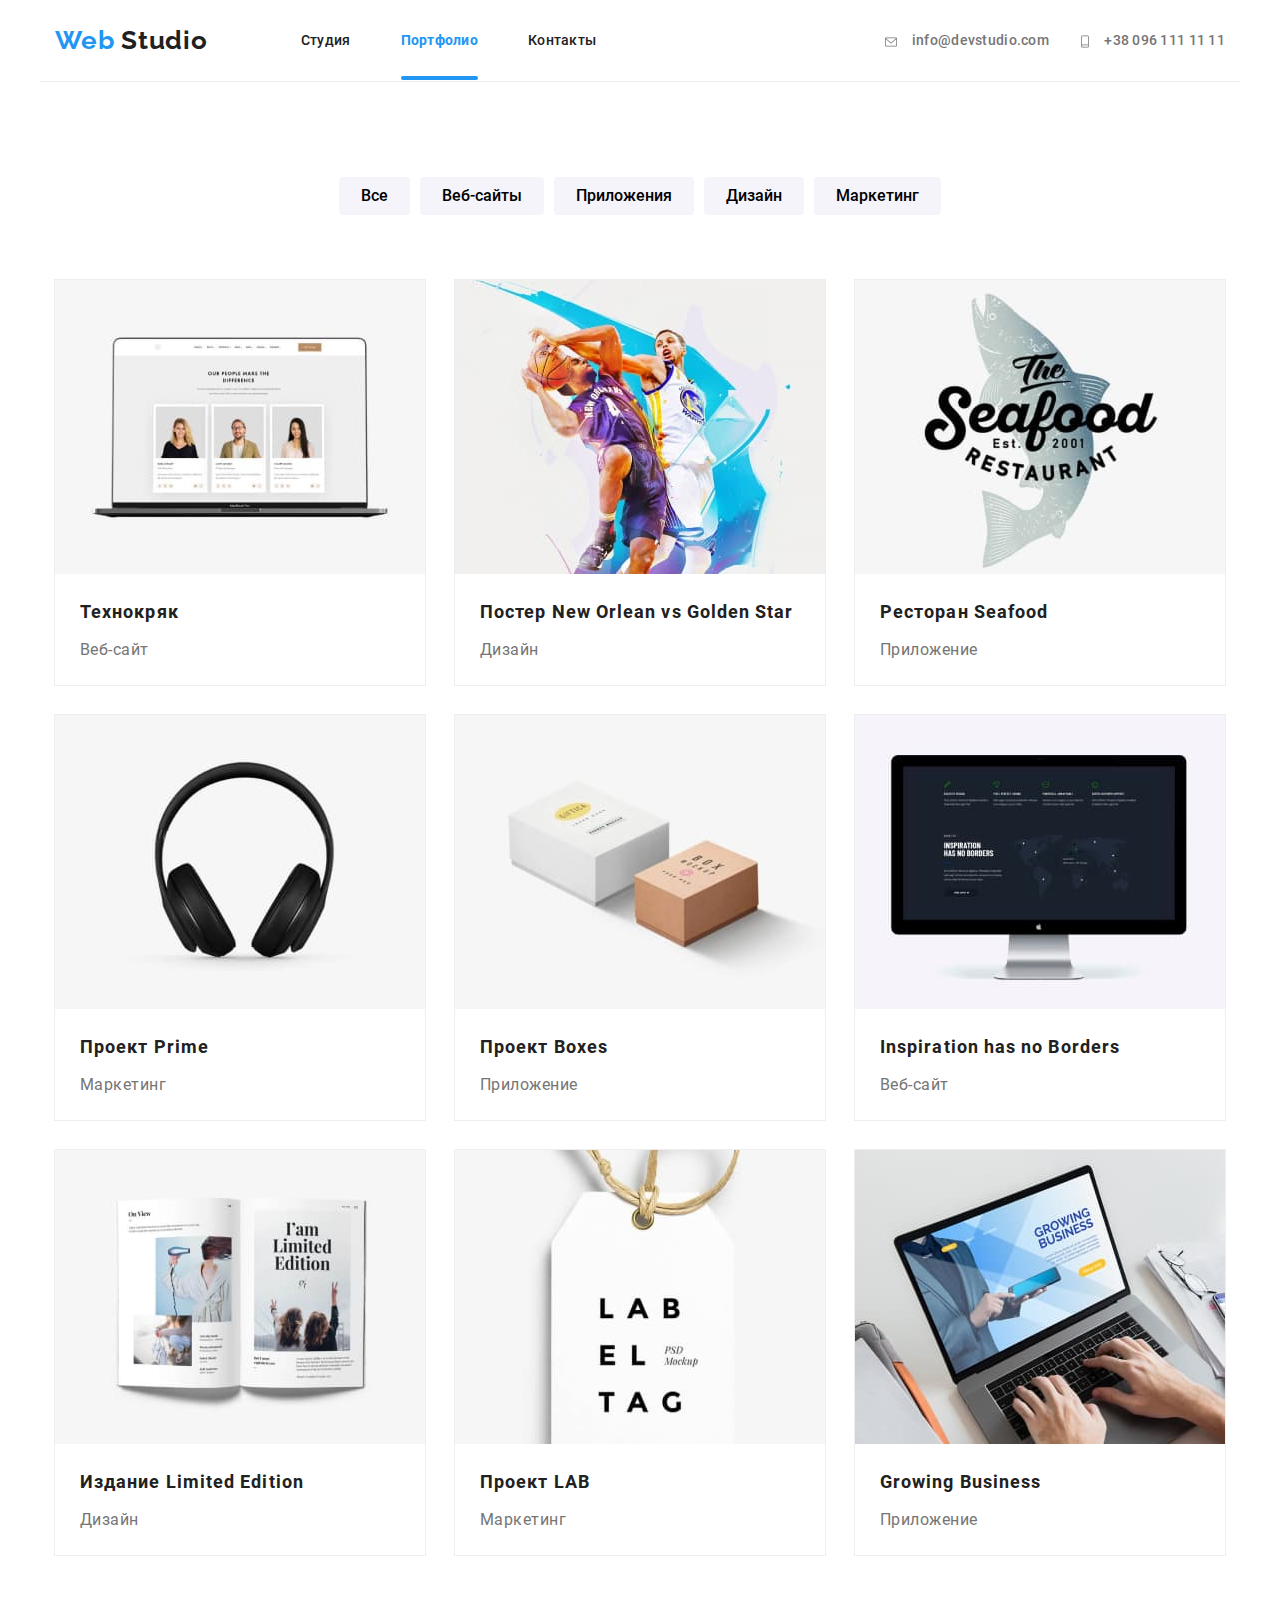
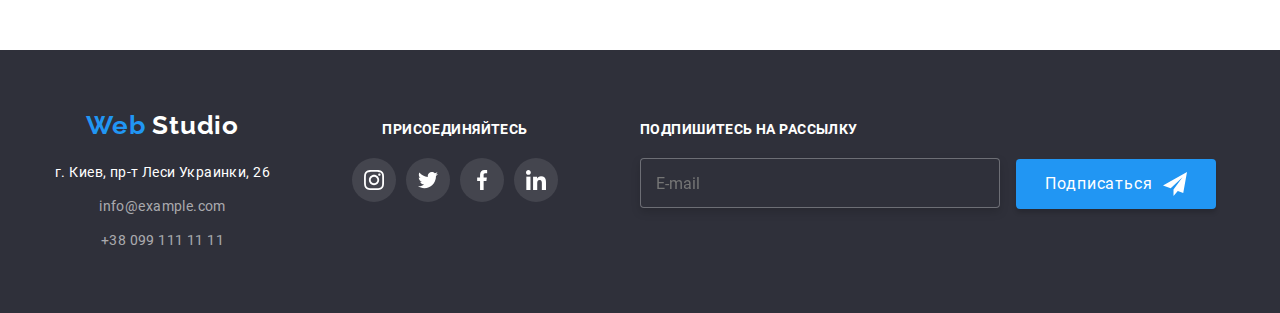
==== commit ee5e6b0d: "исправляет ошибки" ====
--- a/portfolio.html
+++ b/portfolio.html
@@ -169,7 +169,7 @@
 										/>
 										<img src="./images/portfolio/img_4.jpg" alt="" />
 									</picture>
-									ы
+
 									<p class="overlay-description">
 										Технокряк это современная площадка распространения коронавируса. Компании используют эту платформу
 										для цифрового шпионажа и атак на защищённые сервера конкурентов.
@@ -194,11 +194,12 @@
 											media="(min-width: 768px)"
 										/>
 										<source
-											srcset="./images/portfolio/mobile/img5.jpg 1x, ./images/portfolio/mobile/img2@5x.jpg 2x"
+											srcset="./images/portfolio/mobile/img5.jpg 1x, ./images/portfolio/mobile/img5@2x.jpg 2x"
 											media="(max-width: 767px)"
 										/>
 										<img src="./images/portfolio/img_5.jpg" alt="" />
 									</picture>
+
 									<p class="overlay-description">
 										Технокряк это современная площадка распространения коронавируса. Компании используют эту платформу
 										для цифрового шпионажа и атак на защищённые сервера конкурентов.
